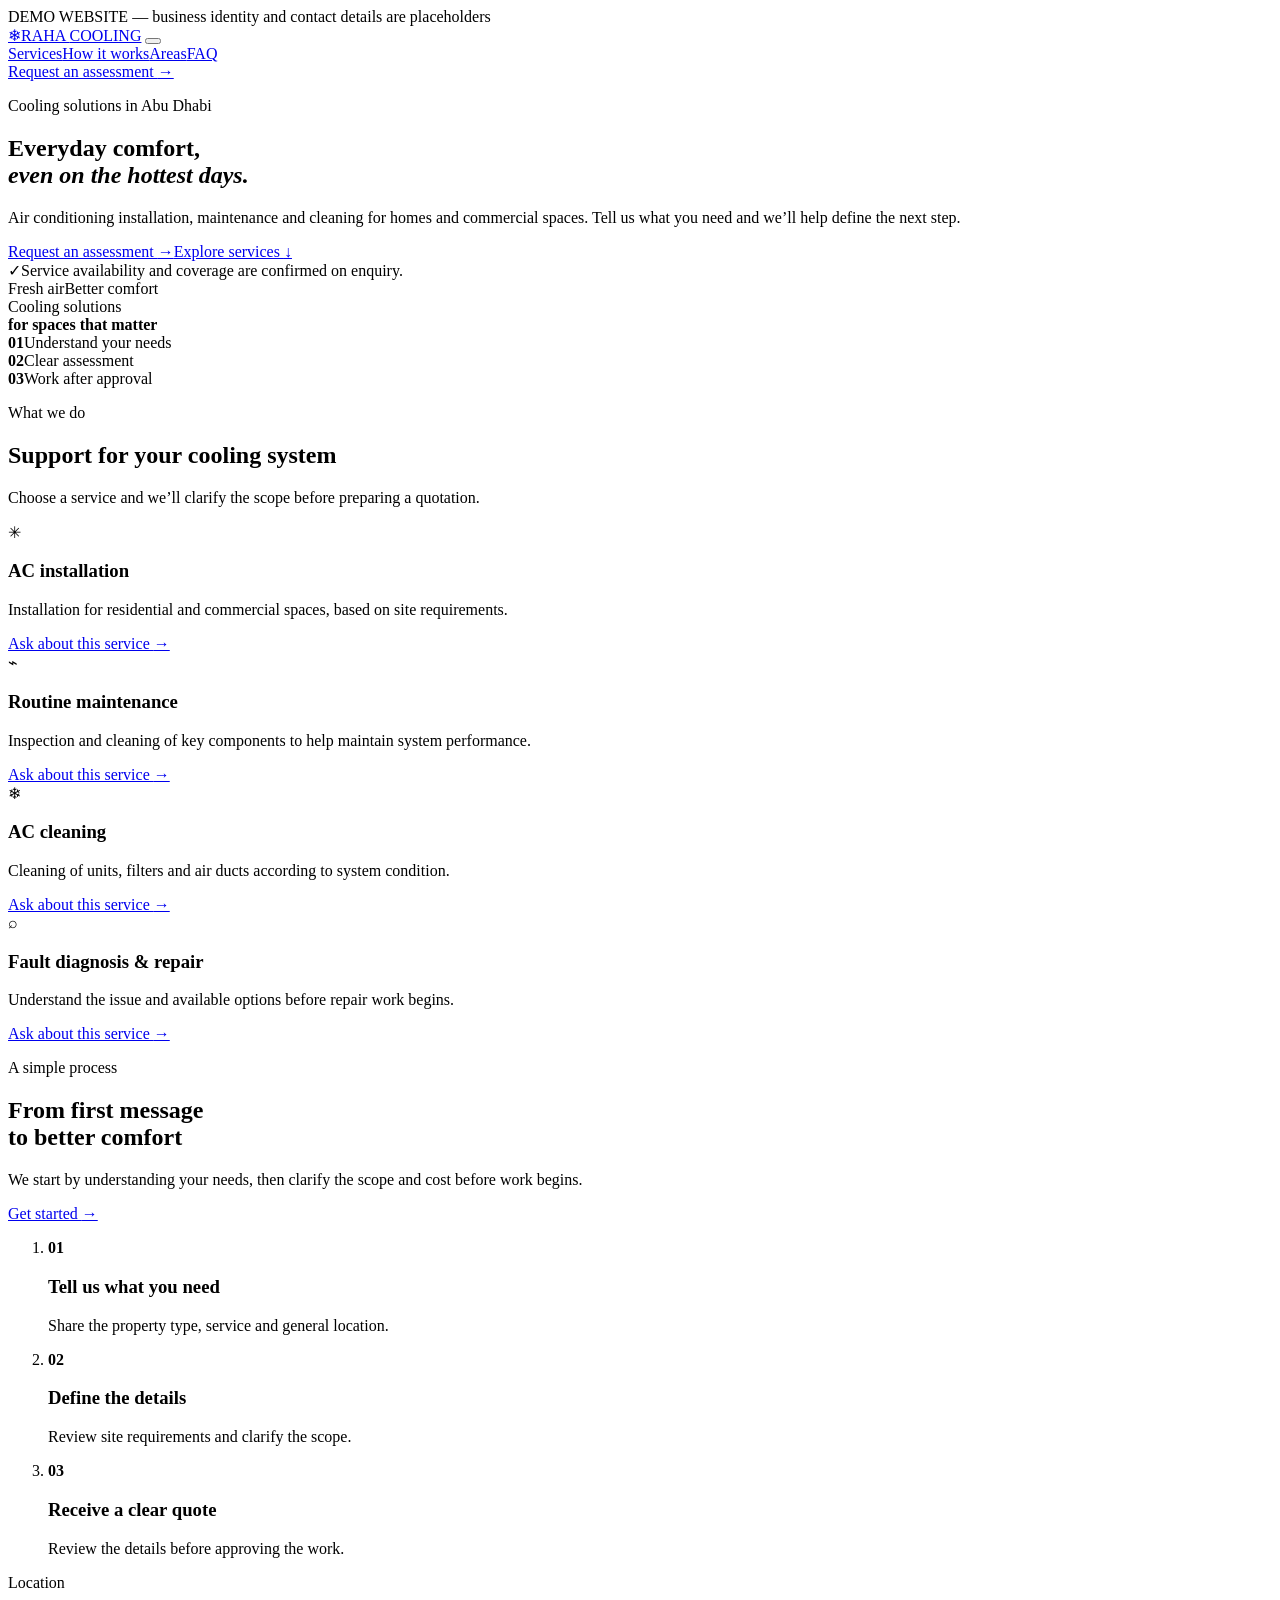
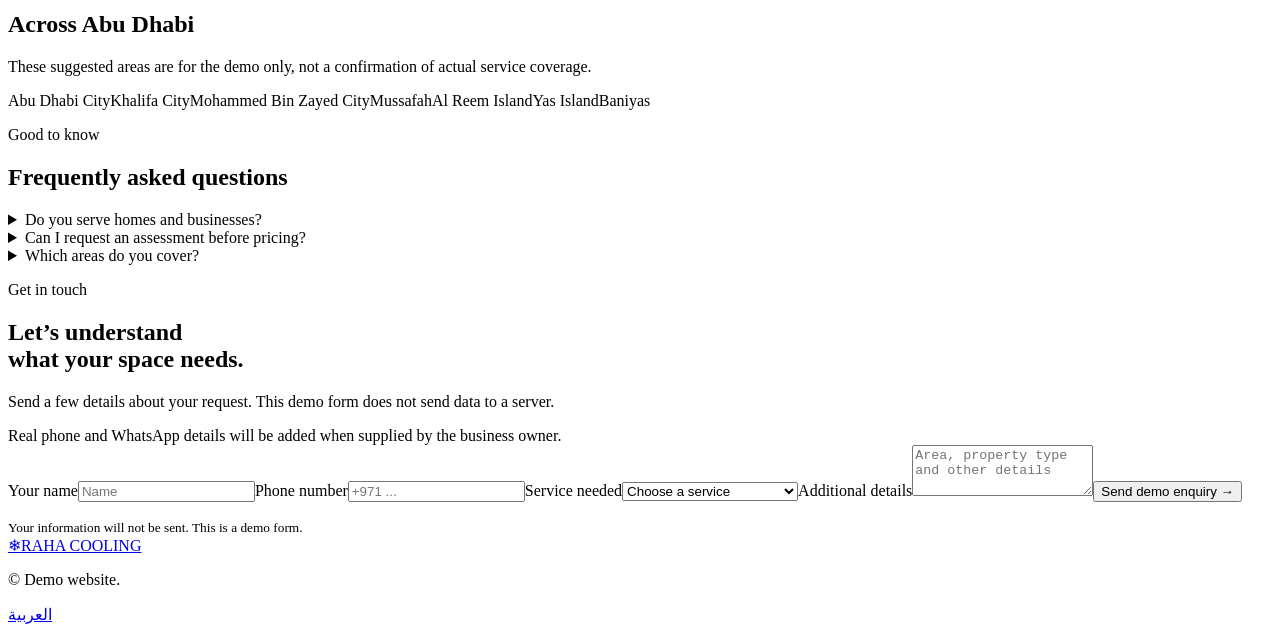
==== projects/abu-dhabi-ac/site/en/index.html @ 017747c1 "Build English LTR homepage for Abu Dhabi AC demo" ====
<!doctype html>
<html lang="en" dir="ltr">
<head>
  <meta charset="utf-8">
  <meta name="viewport" content="width=device-width, initial-scale=1">
  <meta name="description" content="Demonstration website for air conditioning installation, maintenance and cleaning in Abu Dhabi. Business details must be verified before launch.">
  <meta name="theme-color" content="#102a43">
  <title>Raha Cooling | AC Services in Abu Dhabi</title>
  <link rel="preconnect" href="https://fonts.googleapis.com">
  <link rel="preconnect" href="https://fonts.gstatic.com" crossorigin>
  <link href="https://fonts.googleapis.com/css2?family=Manrope:wght@400;500;600;700;800&display=swap" rel="stylesheet">
  <link rel="stylesheet" href="../assets/css/styles.css">
  <script src="../assets/js/main.js" defer></script>
</head>
<body class="english">
  <div class="demo-banner">DEMO WEBSITE — business identity and contact details are placeholders</div>
  <header class="site-header">
    <a class="brand" href="#top"><span class="brand-mark">❄</span><span>RAHA <span class="brand-light">COOLING</span></span></a>
    <button class="menu-toggle" aria-expanded="false" aria-controls="main-nav" aria-label="Open menu"><span></span><span></span><span></span></button>
    <nav id="main-nav" class="main-nav"><a href="#services">Services</a><a href="#process">How it works</a><a href="#areas">Areas</a><a href="#faq">FAQ</a></nav>
    <a class="header-cta" href="#contact">Request an assessment <span aria-hidden="true">→</span></a>
  </header>
  <main id="top">
    <section class="hero section-wrap">
      <div class="hero-copy"><p class="eyebrow"><span></span> Cooling solutions in Abu Dhabi</p><h1>Everyday comfort,<br><em>even on the hottest days.</em></h1><p class="hero-lead">Air conditioning installation, maintenance and cleaning for homes and commercial spaces. Tell us what you need and we’ll help define the next step.</p><div class="hero-actions"><a class="button button-primary" href="#contact">Request an assessment <span>→</span></a><a class="text-link" href="#services">Explore services <span>↓</span></a></div><div class="hero-note"><span class="note-icon">✓</span><span>Service availability and coverage are confirmed on enquiry.</span></div></div>
      <div class="hero-art" role="img" aria-label="Illustration of an air conditioner with cool airflow"><div class="orbit orbit-one"></div><div class="orbit orbit-two"></div><div class="sun-disc"></div><div class="air-conditioner"><div class="ac-top"></div><div class="ac-front"><div class="ac-vent"></div><div class="ac-light"></div></div><div class="air-lines"><i></i><i></i><i></i></div></div><span class="float-tag tag-top">Fresh air</span><span class="float-tag tag-bottom">Better comfort</span><div class="art-caption">Cooling solutions<br><b>for spaces that matter</b></div></div>
    </section>
    <section class="trust-strip"><div><b>01</b><span>Understand your needs</span></div><div><b>02</b><span>Clear assessment</span></div><div><b>03</b><span>Work after approval</span></div></section>
    <section id="services" class="section-wrap content-section"><div class="section-heading"><p class="eyebrow">What we do</p><h2>Support for your cooling system</h2><p>Choose a service and we’ll clarify the scope before preparing a quotation.</p></div><div class="service-grid"><article class="service-card"><span class="service-icon">✳</span><h3>AC installation</h3><p>Installation for residential and commercial spaces, based on site requirements.</p><a href="#contact">Ask about this service <span>→</span></a></article><article class="service-card"><span class="service-icon">⌁</span><h3>Routine maintenance</h3><p>Inspection and cleaning of key components to help maintain system performance.</p><a href="#contact">Ask about this service <span>→</span></a></article><article class="service-card"><span class="service-icon">❄</span><h3>AC cleaning</h3><p>Cleaning of units, filters and air ducts according to system condition.</p><a href="#contact">Ask about this service <span>→</span></a></article><article class="service-card"><span class="service-icon">⌕</span><h3>Fault diagnosis & repair</h3><p>Understand the issue and available options before repair work begins.</p><a href="#contact">Ask about this service <span>→</span></a></article></div></section>
    <section id="process" class="process-section"><div class="section-wrap process-layout"><div><p class="eyebrow">A simple process</p><h2>From first message<br>to better comfort</h2><p class="muted">We start by understanding your needs, then clarify the scope and cost before work begins.</p><a class="button button-light" href="#contact">Get started <span>→</span></a></div><ol class="steps"><li><b>01</b><div><h3>Tell us what you need</h3><p>Share the property type, service and general location.</p></div></li><li><b>02</b><div><h3>Define the details</h3><p>Review site requirements and clarify the scope.</p></div></li><li><b>03</b><div><h3>Receive a clear quote</h3><p>Review the details before approving the work.</p></div></li></ol></div></section>
    <section id="areas" class="section-wrap areas-section"><div class="section-heading"><p class="eyebrow">Location</p><h2>Across Abu Dhabi</h2><p>These suggested areas are for the demo only, not a confirmation of actual service coverage.</p></div><div class="area-chips"><span>Abu Dhabi City</span><span>Khalifa City</span><span>Mohammed Bin Zayed City</span><span>Mussafah</span><span>Al Reem Island</span><span>Yas Island</span><span>Baniyas</span></div></section>
    <section id="faq" class="section-wrap faq-section"><div class="section-heading"><p class="eyebrow">Good to know</p><h2>Frequently asked questions</h2></div><div class="faq-list"><details><summary>Do you serve homes and businesses?</summary><p>This demo presents both residential and commercial services. The actual provider must confirm its service categories.</p></details><details><summary>Can I request an assessment before pricing?</summary><p>Use the enquiry form to describe your needs. The real provider determines its assessment and quotation process.</p></details><details><summary>Which areas do you cover?</summary><p>The locations shown are preliminary examples and must be replaced with the provider’s confirmed service area.</p></details></div></section>
    <section id="contact" class="contact-section"><div class="section-wrap contact-layout"><div><p class="eyebrow">Get in touch</p><h2>Let’s understand<br>what your space needs.</h2><p>Send a few details about your request. This demo form does not send data to a server.</p><div class="contact-placeholder">Real phone and WhatsApp details will be added when supplied by the business owner.</div></div><form id="request-form" class="request-form"><label>Your name<input name="name" autocomplete="name" required placeholder="Name"></label><label>Phone number<input name="phone" autocomplete="tel" inputmode="tel" required placeholder="+971 ..."></label><label>Service needed<select name="service" required><option value="">Choose a service</option><option>AC installation</option><option>Routine maintenance</option><option>AC cleaning</option><option>Fault diagnosis and repair</option></select></label><label>Additional details<textarea name="message" rows="3" placeholder="Area, property type and other details"></textarea></label><button class="button button-primary" type="submit">Send demo enquiry <span>→</span></button><p class="form-message" aria-live="polite"></p><small>Your information will not be sent. This is a demo form.</small></form></div></section>
  </main>
  <footer class="site-footer"><a class="brand" href="#top"><span class="brand-mark">❄</span><span>RAHA COOLING</span></a><p>© <span id="year"></span> Demo website.</p><a href="../">العربية</a></footer>
</body>
</html>
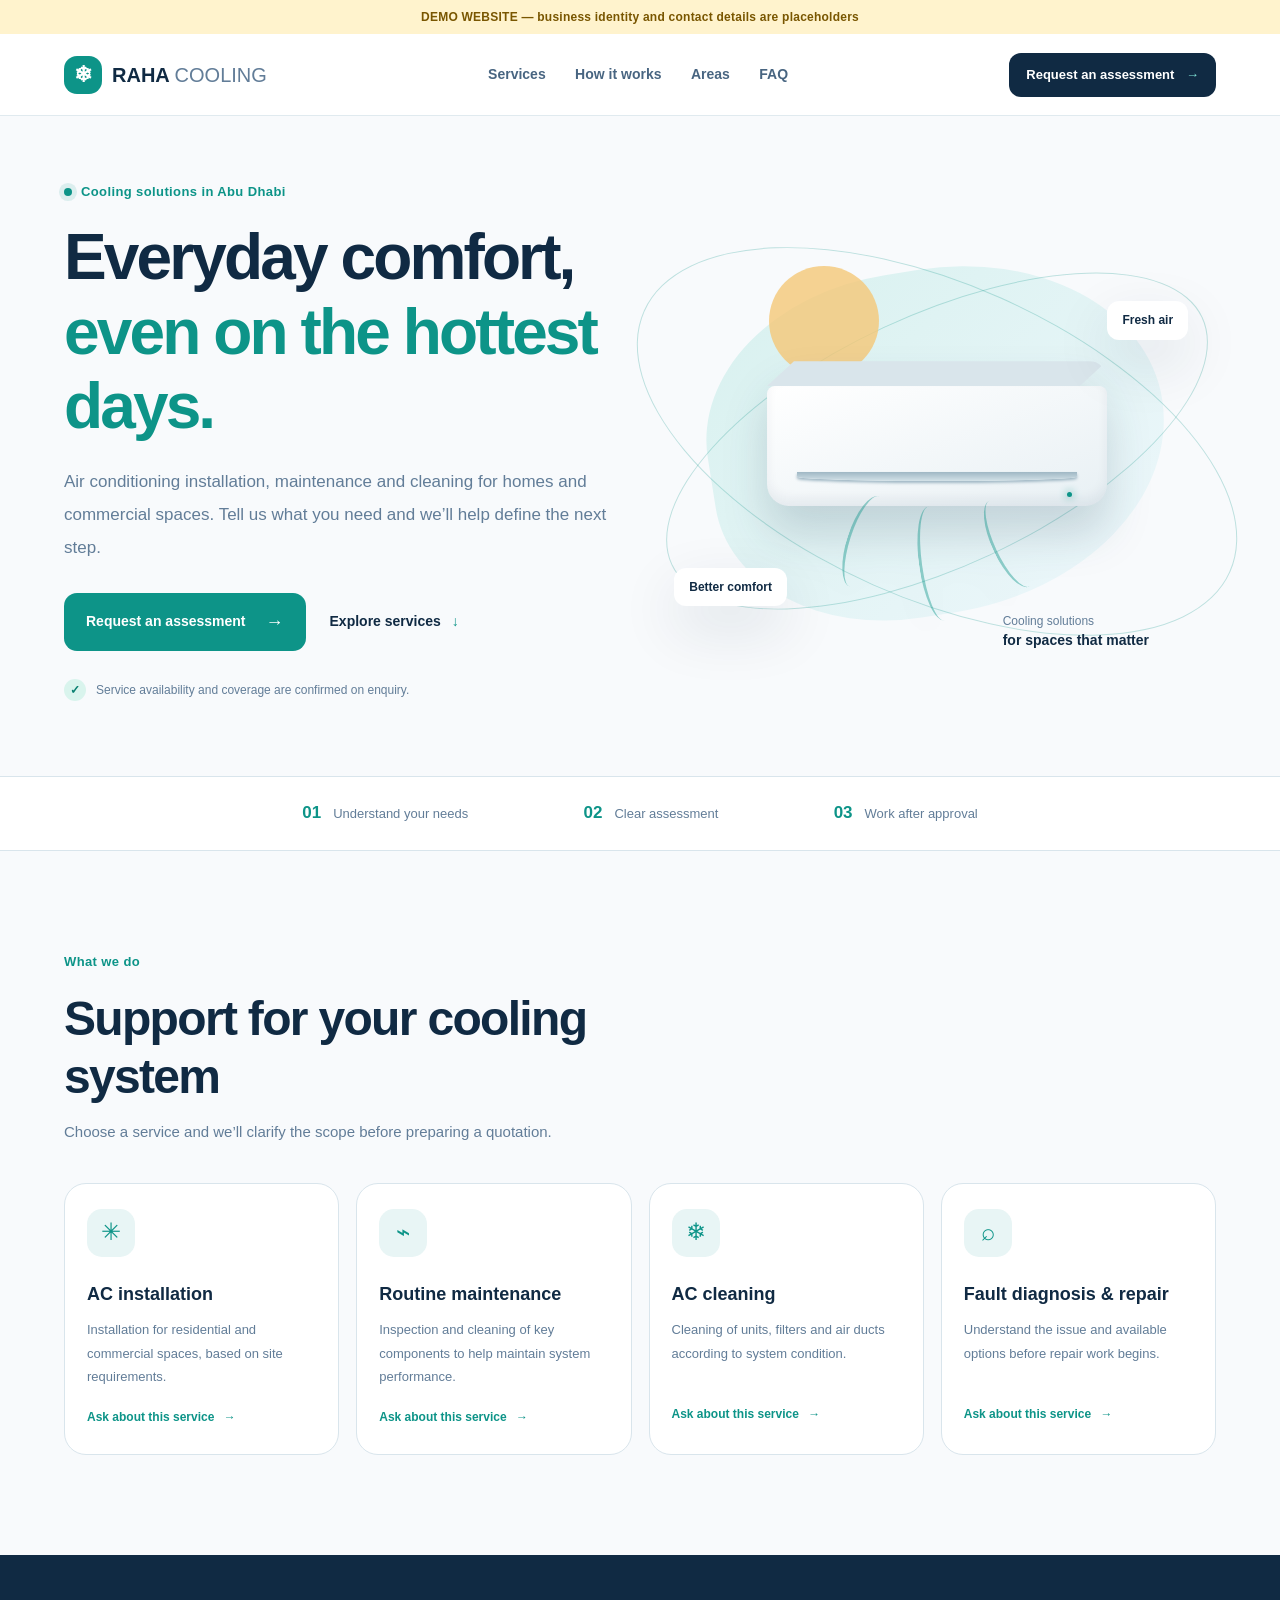
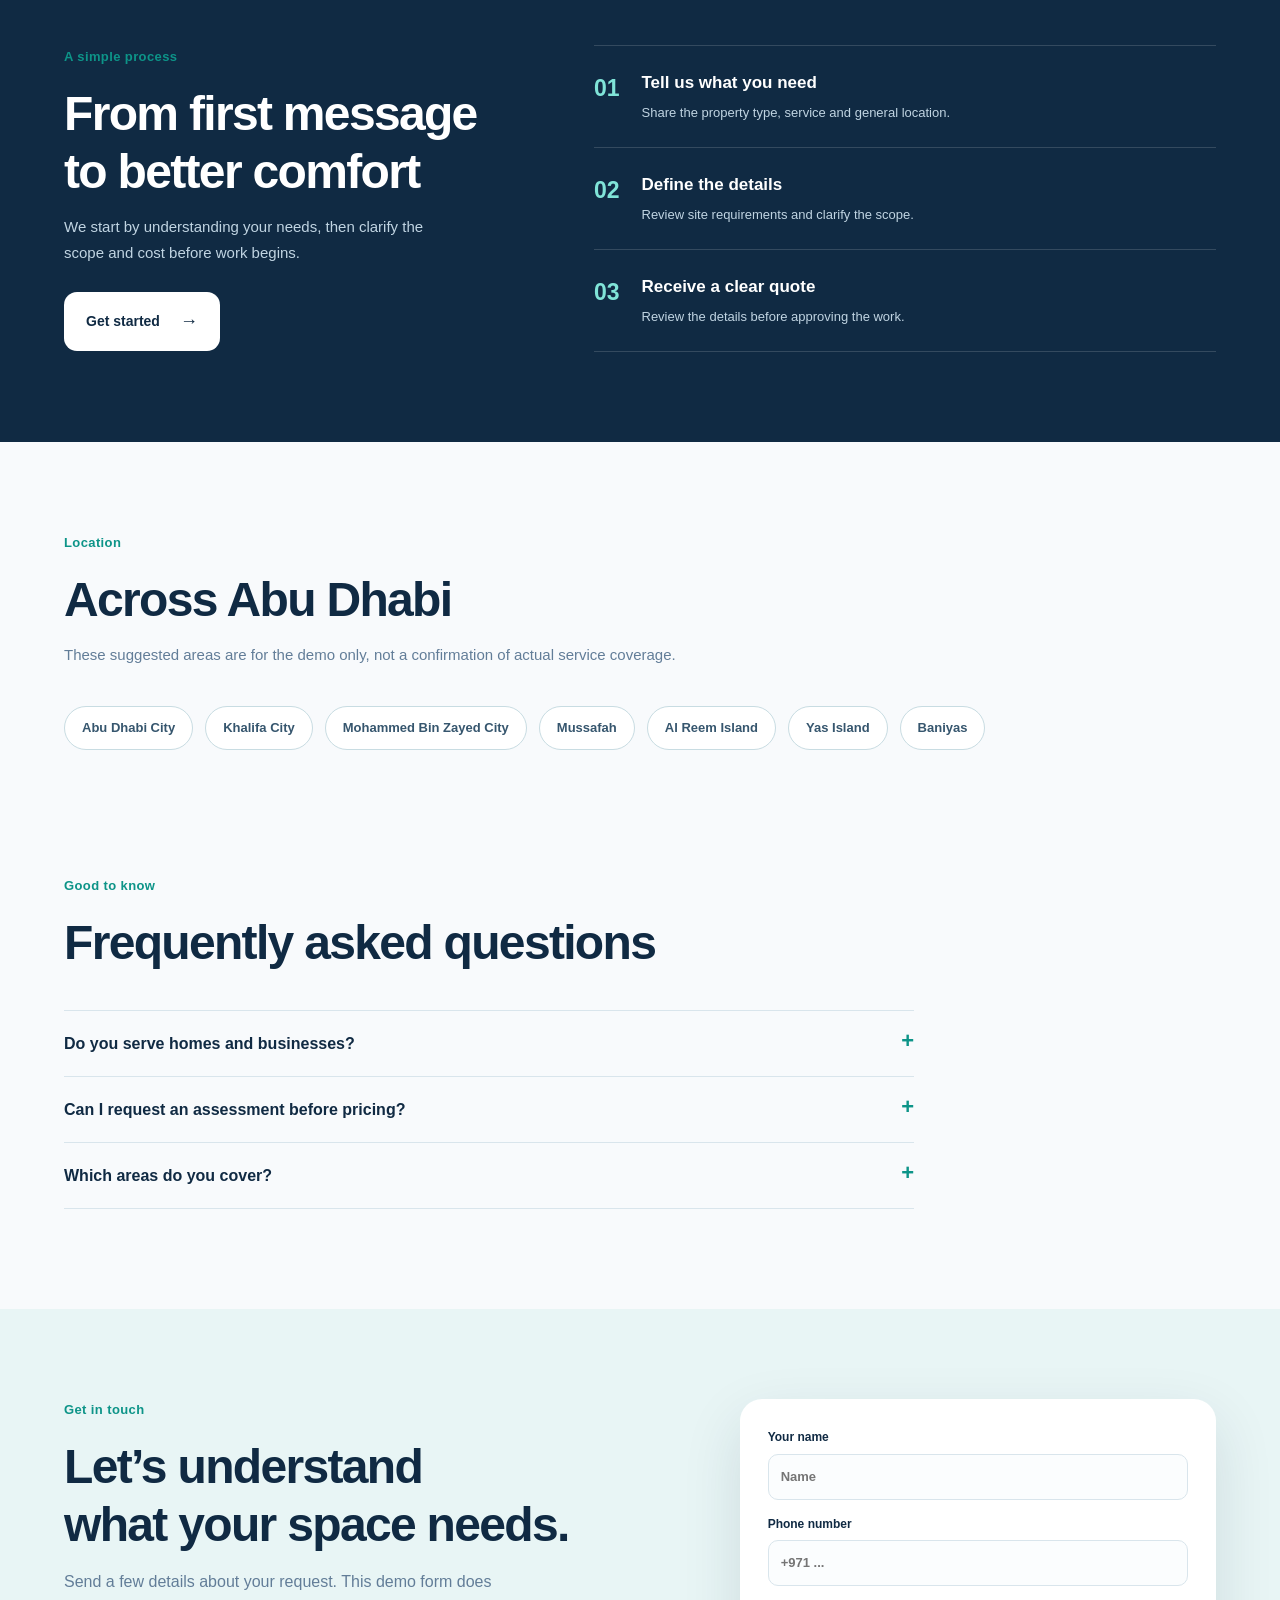
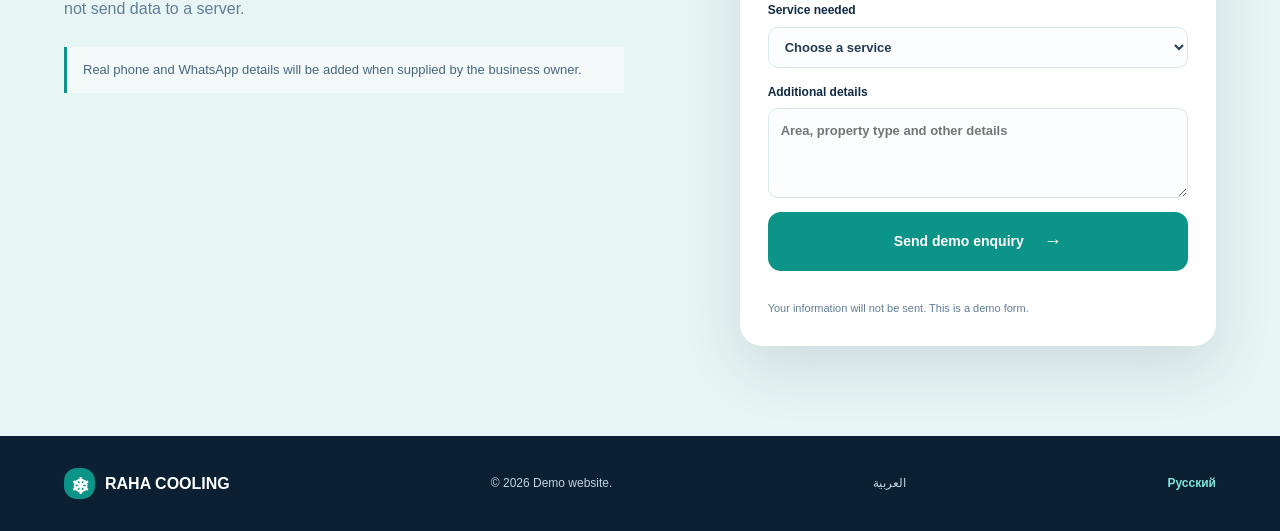
==== commit d42419c4: "Add Russian language navigation and typography" ====
--- a/projects/abu-dhabi-ac/site/en/index.html
+++ b/projects/abu-dhabi-ac/site/en/index.html
@@ -32,6 +32,6 @@
     <section id="faq" class="section-wrap faq-section"><div class="section-heading"><p class="eyebrow">Good to know</p><h2>Frequently asked questions</h2></div><div class="faq-list"><details><summary>Do you serve homes and businesses?</summary><p>This demo presents both residential and commercial services. The actual provider must confirm its service categories.</p></details><details><summary>Can I request an assessment before pricing?</summary><p>Use the enquiry form to describe your needs. The real provider determines its assessment and quotation process.</p></details><details><summary>Which areas do you cover?</summary><p>The locations shown are preliminary examples and must be replaced with the provider’s confirmed service area.</p></details></div></section>
     <section id="contact" class="contact-section"><div class="section-wrap contact-layout"><div><p class="eyebrow">Get in touch</p><h2>Let’s understand<br>what your space needs.</h2><p>Send a few details about your request. This demo form does not send data to a server.</p><div class="contact-placeholder">Real phone and WhatsApp details will be added when supplied by the business owner.</div></div><form id="request-form" class="request-form"><label>Your name<input name="name" autocomplete="name" required placeholder="Name"></label><label>Phone number<input name="phone" autocomplete="tel" inputmode="tel" required placeholder="+971 ..."></label><label>Service needed<select name="service" required><option value="">Choose a service</option><option>AC installation</option><option>Routine maintenance</option><option>AC cleaning</option><option>Fault diagnosis and repair</option></select></label><label>Additional details<textarea name="message" rows="3" placeholder="Area, property type and other details"></textarea></label><button class="button button-primary" type="submit">Send demo enquiry <span>→</span></button><p class="form-message" aria-live="polite"></p><small>Your information will not be sent. This is a demo form.</small></form></div></section>
   </main>
-  <footer class="site-footer"><a class="brand" href="#top"><span class="brand-mark">❄</span><span>RAHA COOLING</span></a><p>© <span id="year"></span> Demo website.</p><a href="../">العربية</a></footer>
+  <footer class="site-footer"><a class="brand" href="#top"><span class="brand-mark">❄</span><span>RAHA COOLING</span></a><p>© <span id="year"></span> Demo website.</p><a href="../">العربية</a><a href="../ru/">Русский</a></footer>
 </body>
 </html>
--- a/projects/abu-dhabi-ac/site/assets/css/styles.css
+++ b/projects/abu-dhabi-ac/site/assets/css/styles.css
@@ -0,0 +1,107 @@
+:root{--navy:#102a43;--navy-2:#173f5f;--teal:#0d9488;--ice:#e8f5f5;--paper:#f8fafc;--ink:#243b53;--muted:#627d98;--line:#d9e5ec;--white:#fff;--radius:22px;--shadow:0 22px 60px rgba(16,42,67,.12)}
+*{box-sizing:border-box}
+html{scroll-behavior:smooth;scroll-padding-top:90px}
+body{margin:0;background:var(--paper);color:var(--ink);font-family:"Tajawal",Arial,sans-serif;line-height:1.7}
+body.english{font-family:"Manrope",Arial,sans-serif}
+a{color:inherit;text-decoration:none}
+button,input,select,textarea{font:inherit}
+.demo-banner{background:#fff3cd;color:#795600;text-align:center;padding:7px 16px;font-size:12px;font-weight:700;letter-spacing:.02em}
+.site-header{height:82px;padding:0 max(5vw,24px);display:flex;align-items:center;justify-content:space-between;gap:26px;background:rgba(255,255,255,.94);border-bottom:1px solid rgba(217,229,236,.8);position:sticky;top:0;z-index:20;backdrop-filter:blur(14px)}
+.brand{display:flex;align-items:center;gap:10px;font-size:20px;font-weight:800;color:var(--navy);white-space:nowrap}
+.brand-mark{display:grid;place-items:center;width:38px;height:38px;border-radius:13px;background:var(--teal);color:white;font-size:22px}
+.brand-light{font-weight:500;color:var(--muted)}
+.main-nav{display:flex;align-items:center;gap:clamp(15px,2.3vw,34px);font-size:14px;font-weight:700;color:#486581}
+.main-nav a:hover,.text-link:hover{color:var(--teal)}
+.header-cta{padding:11px 17px;border-radius:12px;background:var(--navy);color:white;font-size:13px;font-weight:700;white-space:nowrap}
+.header-cta span{margin-inline-start:8px;color:#80e4d8}
+.menu-toggle{display:none;border:0;background:none;padding:8px}
+.menu-toggle span{display:block;width:24px;height:2px;background:var(--navy);margin:5px}
+.section-wrap{width:min(1160px,90%);margin-inline:auto}
+.hero{min-height:590px;display:grid;grid-template-columns:1fr 1fr;align-items:center;gap:35px;padding-block:65px 75px}
+.hero-copy{position:relative;z-index:1}
+.eyebrow{display:flex;align-items:center;gap:9px;color:var(--teal);font-size:13px;font-weight:800;letter-spacing:.03em;margin:0 0 17px}
+.eyebrow>span{width:8px;height:8px;background:var(--teal);border-radius:50%;box-shadow:0 0 0 5px rgba(13,148,136,.12)}
+h1,h2,h3,p{margin-top:0}
+h1{font-size:clamp(42px,5vw,68px);line-height:1.16;letter-spacing:-.045em;color:var(--navy);margin-bottom:22px;font-weight:800}
+h1 em{font-style:normal;color:var(--teal)}
+.hero-lead{font-size:17px;line-height:1.95;color:var(--muted);max-width:570px;margin-bottom:28px}
+.hero-actions{display:flex;align-items:center;gap:24px;flex-wrap:wrap}
+.button{display:inline-flex;justify-content:center;align-items:center;gap:20px;padding:14px 22px;border:0;border-radius:13px;font-size:14px;font-weight:800;cursor:pointer;transition:transform .2s,box-shadow .2s}
+.button:hover{transform:translateY(-2px);box-shadow:0 12px 24px rgba(13,148,136,.2)}
+.button-primary{background:var(--teal);color:white}
+.button span{font-size:18px}
+.text-link{font-size:14px;font-weight:800;color:var(--navy)}
+.text-link span{margin-inline-start:7px;color:var(--teal)}
+.hero-note{display:flex;align-items:center;gap:10px;color:var(--muted);font-size:12px;margin-top:28px}
+.note-icon{display:grid;place-items:center;width:22px;height:22px;border-radius:50%;background:#d9f4ed;color:#087f70;font-weight:800}
+.hero-art{height:420px;position:relative;display:grid;place-items:center;isolation:isolate}
+.hero-art:before{content:"";position:absolute;width:82%;height:82%;border-radius:48% 52% 56% 44%;background:linear-gradient(145deg,#d8f1ef,#edf7fb);transform:rotate(-9deg);z-index:-2}
+.orbit{position:absolute;border:1px solid rgba(13,148,136,.25);border-radius:50%;transform:rotate(-25deg)}
+.orbit-one{width:105%;height:60%}.orbit-two{width:115%;height:75%;transform:rotate(24deg)}
+.sun-disc{position:absolute;width:110px;height:110px;border-radius:50%;background:#f5c978;top:35px;inset-inline-start:20%;opacity:.8}
+.air-conditioner{width:min(340px,78%);height:160px;position:relative;z-index:2;filter:drop-shadow(0 28px 22px rgba(16,42,67,.16))}
+.ac-top{height:25px;background:#d9e5eb;clip-path:polygon(8% 0,100% 0,92% 100%,0 100%);border-radius:18px 18px 0 0}
+.ac-front{height:120px;background:linear-gradient(160deg,#fff,#e8f0f4);border-radius:8px 8px 22px 22px;box-shadow:inset 0 -7px 12px rgba(16,42,67,.06);position:relative;padding:0 28px}
+.ac-vent{height:9px;position:absolute;bottom:25px;inset-inline:30px;border-radius:0 0 50% 50%;background:linear-gradient(#9fb7c4,#d3e2e8);box-shadow:0 2px 3px #9fb7c4}
+.ac-light{position:absolute;bottom:9px;inset-inline-end:35px;width:5px;height:5px;border-radius:50%;background:var(--teal);box-shadow:0 0 9px var(--teal)}
+.air-lines{position:absolute;bottom:-100px;inset-inline:18%;display:flex;justify-content:space-around}
+.air-lines i{display:block;width:35px;height:95px;border-inline-start:3px solid rgba(13,148,136,.42);border-radius:50%;transform:rotate(18deg)}
+.air-lines i:nth-child(2){height:115px;transform:rotate(-8deg);margin-top:12px}.air-lines i:nth-child(3){transform:rotate(-25deg);margin-top:2px}
+.float-tag{position:absolute;padding:9px 15px;border-radius:12px;background:white;box-shadow:var(--shadow);font-size:12px;font-weight:800;color:var(--navy);z-index:3}
+.tag-top{top:70px;inset-inline-end:5%}.tag-bottom{bottom:45px;inset-inline-start:3%}
+.art-caption{position:absolute;bottom:0;inset-inline-end:12%;font-size:12px;color:var(--muted);line-height:1.5}.art-caption b{color:var(--navy);font-size:14px}
+.trust-strip{background:white;border-block:1px solid var(--line);display:flex;justify-content:center;gap:clamp(35px,9vw,140px);padding:22px 5%;color:var(--muted);font-size:13px}
+.trust-strip div{display:flex;align-items:center;gap:12px}.trust-strip b{font-size:17px;color:var(--teal)}
+.content-section,.areas-section,.faq-section{padding-block:100px}
+.section-heading{max-width:650px;margin-bottom:38px}
+.section-heading h2,.process-layout h2,.contact-layout h2{font-size:clamp(32px,4vw,48px);line-height:1.2;letter-spacing:-.035em;color:var(--navy);margin-bottom:14px}
+.section-heading>p:last-child,.muted{color:var(--muted);font-size:15px}
+.service-grid{display:grid;grid-template-columns:repeat(4,1fr);gap:17px}
+.service-card{background:white;border:1px solid var(--line);border-radius:var(--radius);padding:25px 22px;min-height:245px;transition:transform .2s,box-shadow .2s}
+.service-card:hover{transform:translateY(-5px);box-shadow:var(--shadow)}
+.service-icon{display:grid;place-items:center;width:48px;height:48px;border-radius:15px;background:var(--ice);color:var(--teal);font-size:24px;margin-bottom:22px}
+.service-card h3{font-size:18px;color:var(--navy);margin-bottom:9px}
+.service-card p{font-size:13px;line-height:1.8;color:var(--muted);min-height:68px}
+.service-card>a{font-size:12px;font-weight:800;color:var(--teal)}
+.service-card>a span{margin-inline-start:6px}
+.process-section{background:var(--navy);color:white;padding-block:90px}
+.process-layout{display:grid;grid-template-columns:.8fr 1.2fr;gap:10%;align-items:center}
+.process-layout h2{color:white}
+.process-layout .muted{color:#c0d4e2;max-width:370px;margin-bottom:27px}
+.button-light{background:white;color:var(--navy)}
+.steps{list-style:none;margin:0;padding:0;display:grid;gap:0}
+.steps li{display:flex;align-items:flex-start;gap:22px;padding:23px 0;border-bottom:1px solid rgba(255,255,255,.15)}
+.steps li:first-child{border-top:1px solid rgba(255,255,255,.15)}
+.steps li>b{font-size:23px;color:#80e4d8}
+.steps h3{font-size:17px;margin-bottom:4px}.steps p{font-size:13px;color:#c0d4e2;margin:0}
+.areas-section{padding-block:90px}
+.area-chips{display:flex;gap:12px;flex-wrap:wrap}
+.area-chips span{border:1px solid #c8dce2;background:white;border-radius:999px;padding:10px 17px;color:#36566e;font-size:13px;font-weight:700}
+.faq-section{padding-top:35px}
+.faq-list{max-width:850px;border-top:1px solid var(--line)}
+.faq-list details{border-bottom:1px solid var(--line);padding:19px 0}
+.faq-list summary{cursor:pointer;font-weight:800;color:var(--navy);list-style:none;display:flex;justify-content:space-between;gap:20px}
+.faq-list summary:after{content:"+";color:var(--teal);font-size:22px;line-height:1}
+.faq-list details[open] summary:after{content:"−"}
+.faq-list details p{color:var(--muted);font-size:14px;margin:13px 0 0}
+.contact-section{background:var(--ice);padding-block:90px}
+.contact-layout{display:grid;grid-template-columns:1fr .85fr;gap:10%;align-items:start}
+.contact-layout>div>p:not(.eyebrow){color:var(--muted);max-width:440px}
+.contact-placeholder{border-inline-start:3px solid var(--teal);padding:12px 16px;background:rgba(255,255,255,.55);font-size:13px;color:#486581;margin-top:25px}
+.request-form{background:white;padding:28px;border-radius:var(--radius);box-shadow:var(--shadow);display:grid;gap:14px}
+.request-form label{display:grid;gap:6px;font-size:12px;font-weight:800;color:var(--navy)}
+.request-form input,.request-form select,.request-form textarea{width:100%;border:1px solid var(--line);border-radius:10px;padding:11px 12px;background:#fbfdfe;color:var(--ink);outline:none;font-size:13px}
+.request-form input:focus,.request-form select:focus,.request-form textarea:focus{border-color:var(--teal);box-shadow:0 0 0 3px rgba(13,148,136,.12)}
+.request-form textarea{resize:vertical}
+.request-form small,.form-message{font-size:11px;color:var(--muted);margin:0}
+.form-message{color:#087f70;font-weight:800}
+.site-footer{min-height:95px;padding:22px 5%;display:flex;align-items:center;justify-content:space-between;gap:20px;background:#0b2033;color:#c0d4e2;font-size:12px}
+.site-footer .brand{color:white;font-size:16px}.site-footer .brand-mark{width:31px;height:31px}.site-footer p{margin:0}.site-footer>a:last-child{color:#80e4d8;font-weight:800}
+.english .hero-copy{grid-column:1;grid-row:1}.english .hero-art{grid-column:2;grid-row:1}
+.english .hero-art .tag-top{right:5%;left:auto}.english .hero-art .tag-bottom{left:3%;right:auto}
+.english .art-caption{right:12%;left:auto}
+.english .contact-placeholder{border-inline-start:3px solid var(--teal)}
+@media(max-width:900px){.main-nav{gap:13px;font-size:12px}.service-grid{grid-template-columns:repeat(2,1fr)}.hero{gap:10px}.hero-art{height:350px}.process-layout,.contact-layout{gap:6%}}
+@media(max-width:680px){.site-header{height:70px;padding-inline:5%;gap:12px}.brand{font-size:17px}.header-cta{font-size:11px;padding:9px 11px;margin-inline-start:auto}.menu-toggle{display:block;order:3}.main-nav{display:none;position:absolute;top:69px;inset-inline:0;background:white;padding:18px 5% 24px;border-bottom:1px solid var(--line);box-shadow:var(--shadow);flex-direction:column;align-items:stretch;gap:0}.main-nav.is-open{display:flex}.main-nav a{padding:11px 0;border-bottom:1px solid #edf2f6;font-size:14px}.hero{grid-template-columns:1fr;padding-block:55px 45px}.hero-copy{grid-row:1}.hero-art{grid-row:2;height:310px;margin-top:12px}.hero-art:before{width:75%;height:85%}.air-conditioner{transform:scale(.82)}.sun-disc{width:80px;height:80px}.tag-top{top:30px}.tag-bottom{bottom:20px}.art-caption{bottom:-4px}.trust-strip{gap:15px;justify-content:space-around;padding:16px 4%;font-size:10px}.trust-strip div{gap:6px}.trust-strip b{font-size:14px}.content-section,.areas-section,.faq-section{padding-block:65px}.section-heading{margin-bottom:27px}.service-grid{gap:11px}.service-card{padding:18px 15px;min-height:245px}.service-card h3{font-size:15px}.service-card p{font-size:12px}.process-section,.contact-section{padding-block:65px}.process-layout,.contact-layout{grid-template-columns:1fr;gap:35px}.steps li{padding:17px 0}.contact-layout h2{font-size:36px}.request-form{padding:21px}.site-footer{flex-wrap:wrap;min-height:unset}.site-footer p{order:3;width:100%}}
+@media(max-width:380px){.header-cta{display:none}.service-grid{grid-template-columns:1fr}.service-card{min-height:unset}.service-card p{min-height:unset}.hero h1{font-size:39px}}
+@media(prefers-reduced-motion:reduce){html{scroll-behavior:auto}*,*:before,*:after{transition:none!important;animation:none!important}}
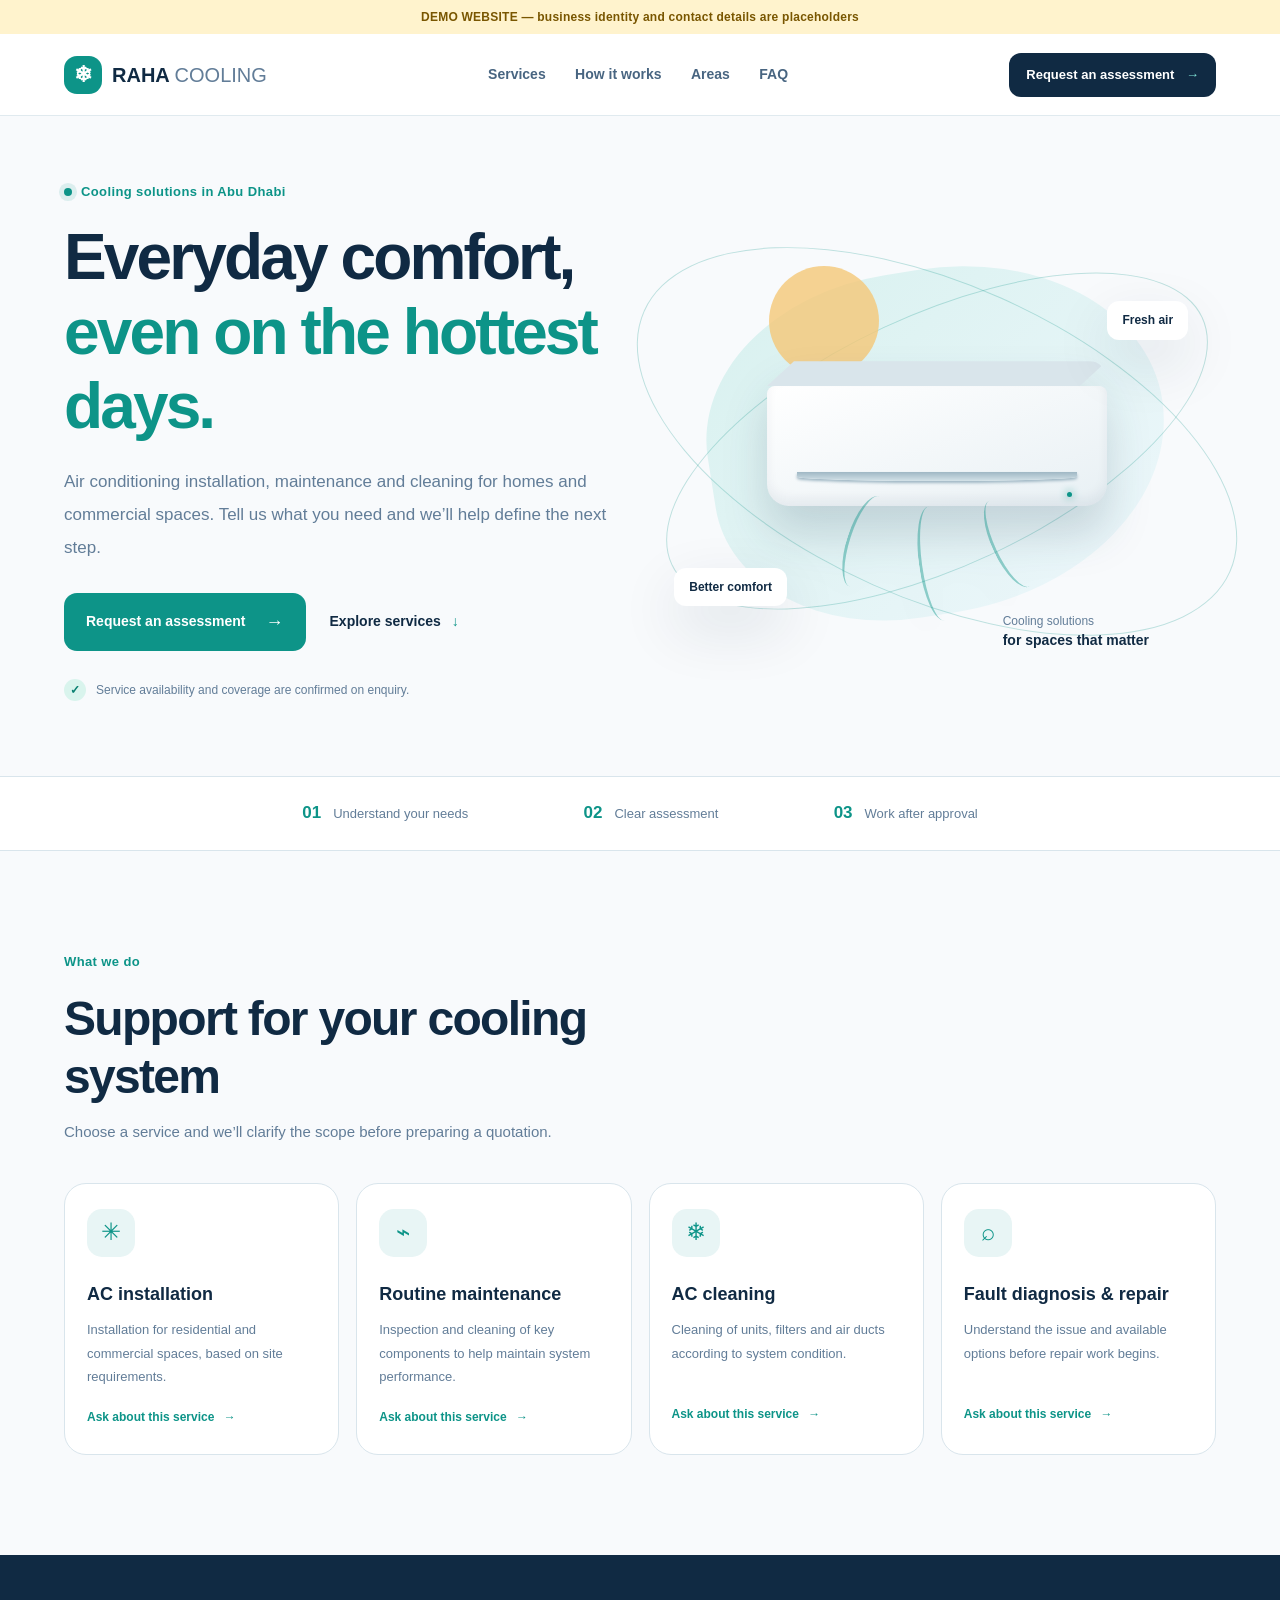
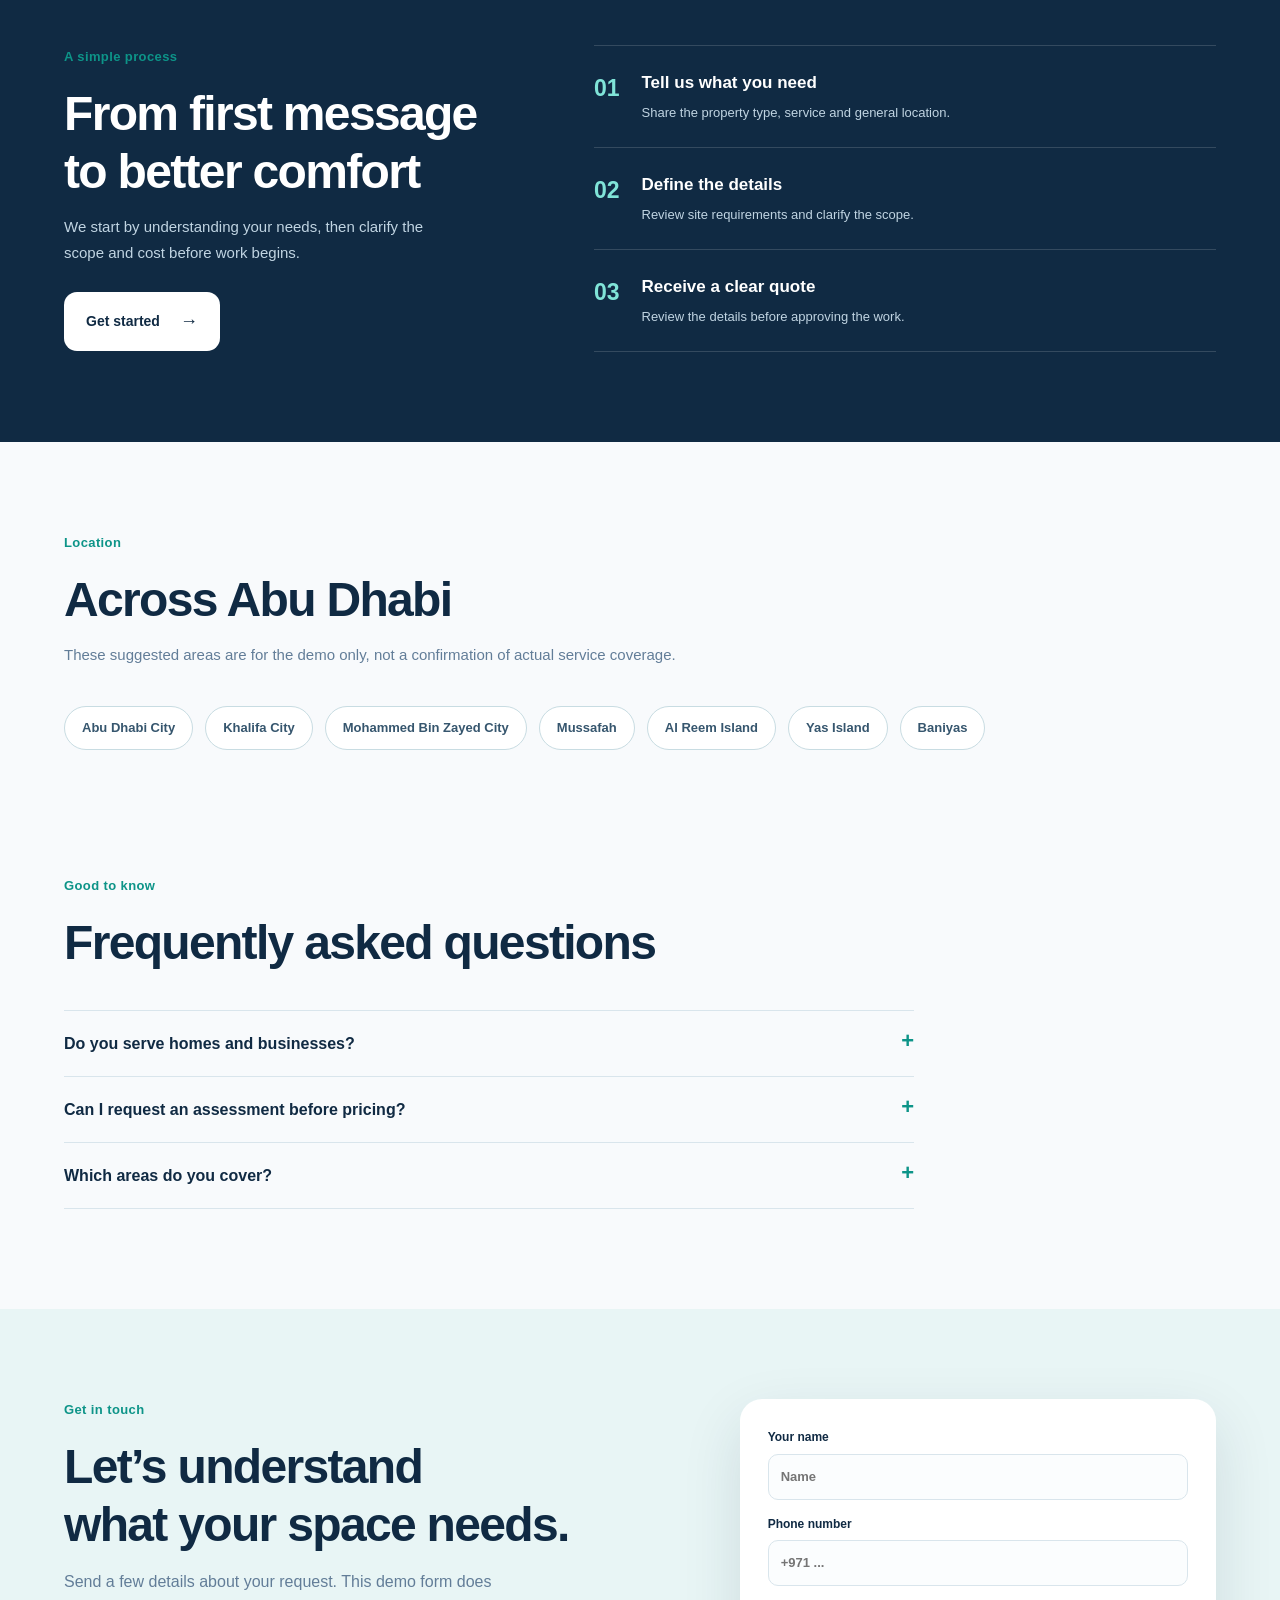
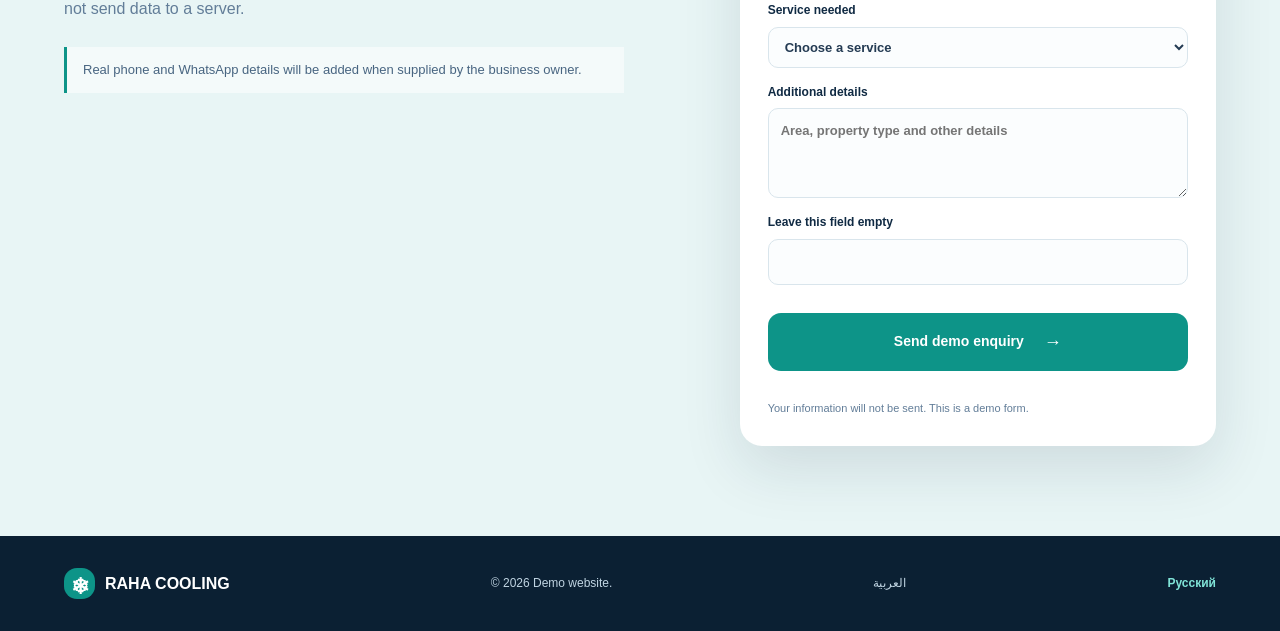
==== commit 9a52c935: "Add anti-spam fields to multilingual contact forms" ====
--- a/projects/abu-dhabi-ac/site/en/index.html
+++ b/projects/abu-dhabi-ac/site/en/index.html
@@ -10,6 +10,7 @@
   <link rel="preconnect" href="https://fonts.gstatic.com" crossorigin>
   <link href="https://fonts.googleapis.com/css2?family=Manrope:wght@400;500;600;700;800&display=swap" rel="stylesheet">
   <link rel="stylesheet" href="../assets/css/styles.css">
+  <script src="../assets/js/form-config.js" defer></script>
   <script src="../assets/js/main.js" defer></script>
 </head>
 <body class="english">
@@ -30,7 +31,7 @@
     <section id="process" class="process-section"><div class="section-wrap process-layout"><div><p class="eyebrow">A simple process</p><h2>From first message<br>to better comfort</h2><p class="muted">We start by understanding your needs, then clarify the scope and cost before work begins.</p><a class="button button-light" href="#contact">Get started <span>→</span></a></div><ol class="steps"><li><b>01</b><div><h3>Tell us what you need</h3><p>Share the property type, service and general location.</p></div></li><li><b>02</b><div><h3>Define the details</h3><p>Review site requirements and clarify the scope.</p></div></li><li><b>03</b><div><h3>Receive a clear quote</h3><p>Review the details before approving the work.</p></div></li></ol></div></section>
     <section id="areas" class="section-wrap areas-section"><div class="section-heading"><p class="eyebrow">Location</p><h2>Across Abu Dhabi</h2><p>These suggested areas are for the demo only, not a confirmation of actual service coverage.</p></div><div class="area-chips"><span>Abu Dhabi City</span><span>Khalifa City</span><span>Mohammed Bin Zayed City</span><span>Mussafah</span><span>Al Reem Island</span><span>Yas Island</span><span>Baniyas</span></div></section>
     <section id="faq" class="section-wrap faq-section"><div class="section-heading"><p class="eyebrow">Good to know</p><h2>Frequently asked questions</h2></div><div class="faq-list"><details><summary>Do you serve homes and businesses?</summary><p>This demo presents both residential and commercial services. The actual provider must confirm its service categories.</p></details><details><summary>Can I request an assessment before pricing?</summary><p>Use the enquiry form to describe your needs. The real provider determines its assessment and quotation process.</p></details><details><summary>Which areas do you cover?</summary><p>The locations shown are preliminary examples and must be replaced with the provider’s confirmed service area.</p></details></div></section>
-    <section id="contact" class="contact-section"><div class="section-wrap contact-layout"><div><p class="eyebrow">Get in touch</p><h2>Let’s understand<br>what your space needs.</h2><p>Send a few details about your request. This demo form does not send data to a server.</p><div class="contact-placeholder">Real phone and WhatsApp details will be added when supplied by the business owner.</div></div><form id="request-form" class="request-form"><label>Your name<input name="name" autocomplete="name" required placeholder="Name"></label><label>Phone number<input name="phone" autocomplete="tel" inputmode="tel" required placeholder="+971 ..."></label><label>Service needed<select name="service" required><option value="">Choose a service</option><option>AC installation</option><option>Routine maintenance</option><option>AC cleaning</option><option>Fault diagnosis and repair</option></select></label><label>Additional details<textarea name="message" rows="3" placeholder="Area, property type and other details"></textarea></label><button class="button button-primary" type="submit">Send demo enquiry <span>→</span></button><p class="form-message" aria-live="polite"></p><small>Your information will not be sent. This is a demo form.</small></form></div></section>
+    <section id="contact" class="contact-section"><div class="section-wrap contact-layout"><div><p class="eyebrow">Get in touch</p><h2>Let’s understand<br>what your space needs.</h2><p>Send a few details about your request. This demo form does not send data to a server.</p><div class="contact-placeholder">Real phone and WhatsApp details will be added when supplied by the business owner.</div></div><form id="request-form" class="request-form"><label>Your name<input name="name" autocomplete="name" required placeholder="Name"></label><label>Phone number<input name="phone" autocomplete="tel" inputmode="tel" required placeholder="+971 ..."></label><label>Service needed<select name="service" required><option value="">Choose a service</option><option>AC installation</option><option>Routine maintenance</option><option>AC cleaning</option><option>Fault diagnosis and repair</option></select></label><label>Additional details<textarea name="message" rows="3" placeholder="Area, property type and other details"></textarea></label><div class="form-honeypot"><label>Leave this field empty<input name="website" type="text" tabindex="-1" autocomplete="off"></label></div><div class="turnstile-widget" id="turnstile-widget"></div><button class="button button-primary" type="submit">Send demo enquiry <span>→</span></button><p class="form-message" aria-live="polite"></p><small>Your information will not be sent. This is a demo form.</small></form></div></section>
   </main>
   <footer class="site-footer"><a class="brand" href="#top"><span class="brand-mark">❄</span><span>RAHA COOLING</span></a><p>© <span id="year"></span> Demo website.</p><a href="../">العربية</a><a href="../ru/">Русский</a></footer>
 </body>
--- a/projects/abu-dhabi-ac/site/assets/css/styles.css
+++ b/projects/abu-dhabi-ac/site/assets/css/styles.css
@@ -2,7 +2,7 @@
 *{box-sizing:border-box}
 html{scroll-behavior:smooth;scroll-padding-top:90px}
 body{margin:0;background:var(--paper);color:var(--ink);font-family:"Tajawal",Arial,sans-serif;line-height:1.7}
-body.english{font-family:"Manrope",Arial,sans-serif}
+body.english,body.russian{font-family:"Manrope",Arial,sans-serif}
 a{color:inherit;text-decoration:none}
 button,input,select,textarea{font:inherit}
 .demo-banner{background:#fff3cd;color:#795600;text-align:center;padding:7px 16px;font-size:12px;font-weight:700;letter-spacing:.02em}
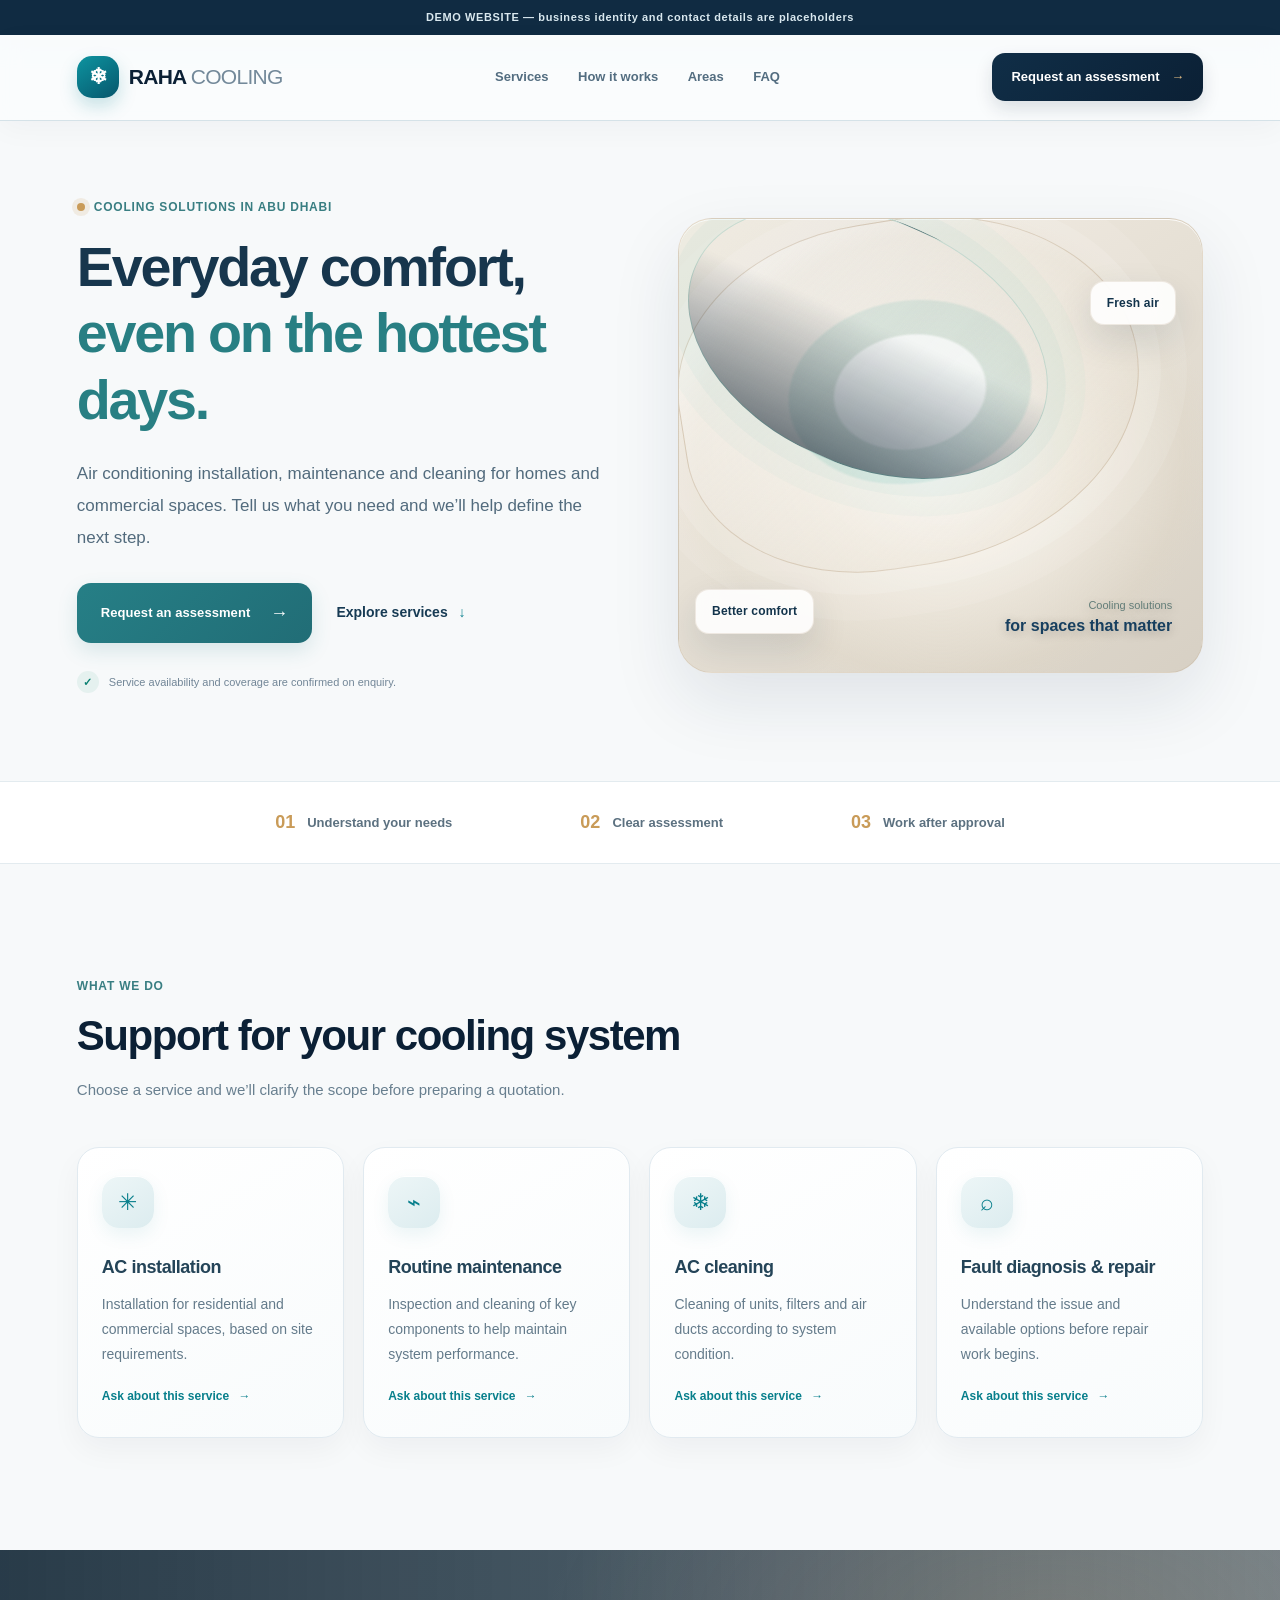
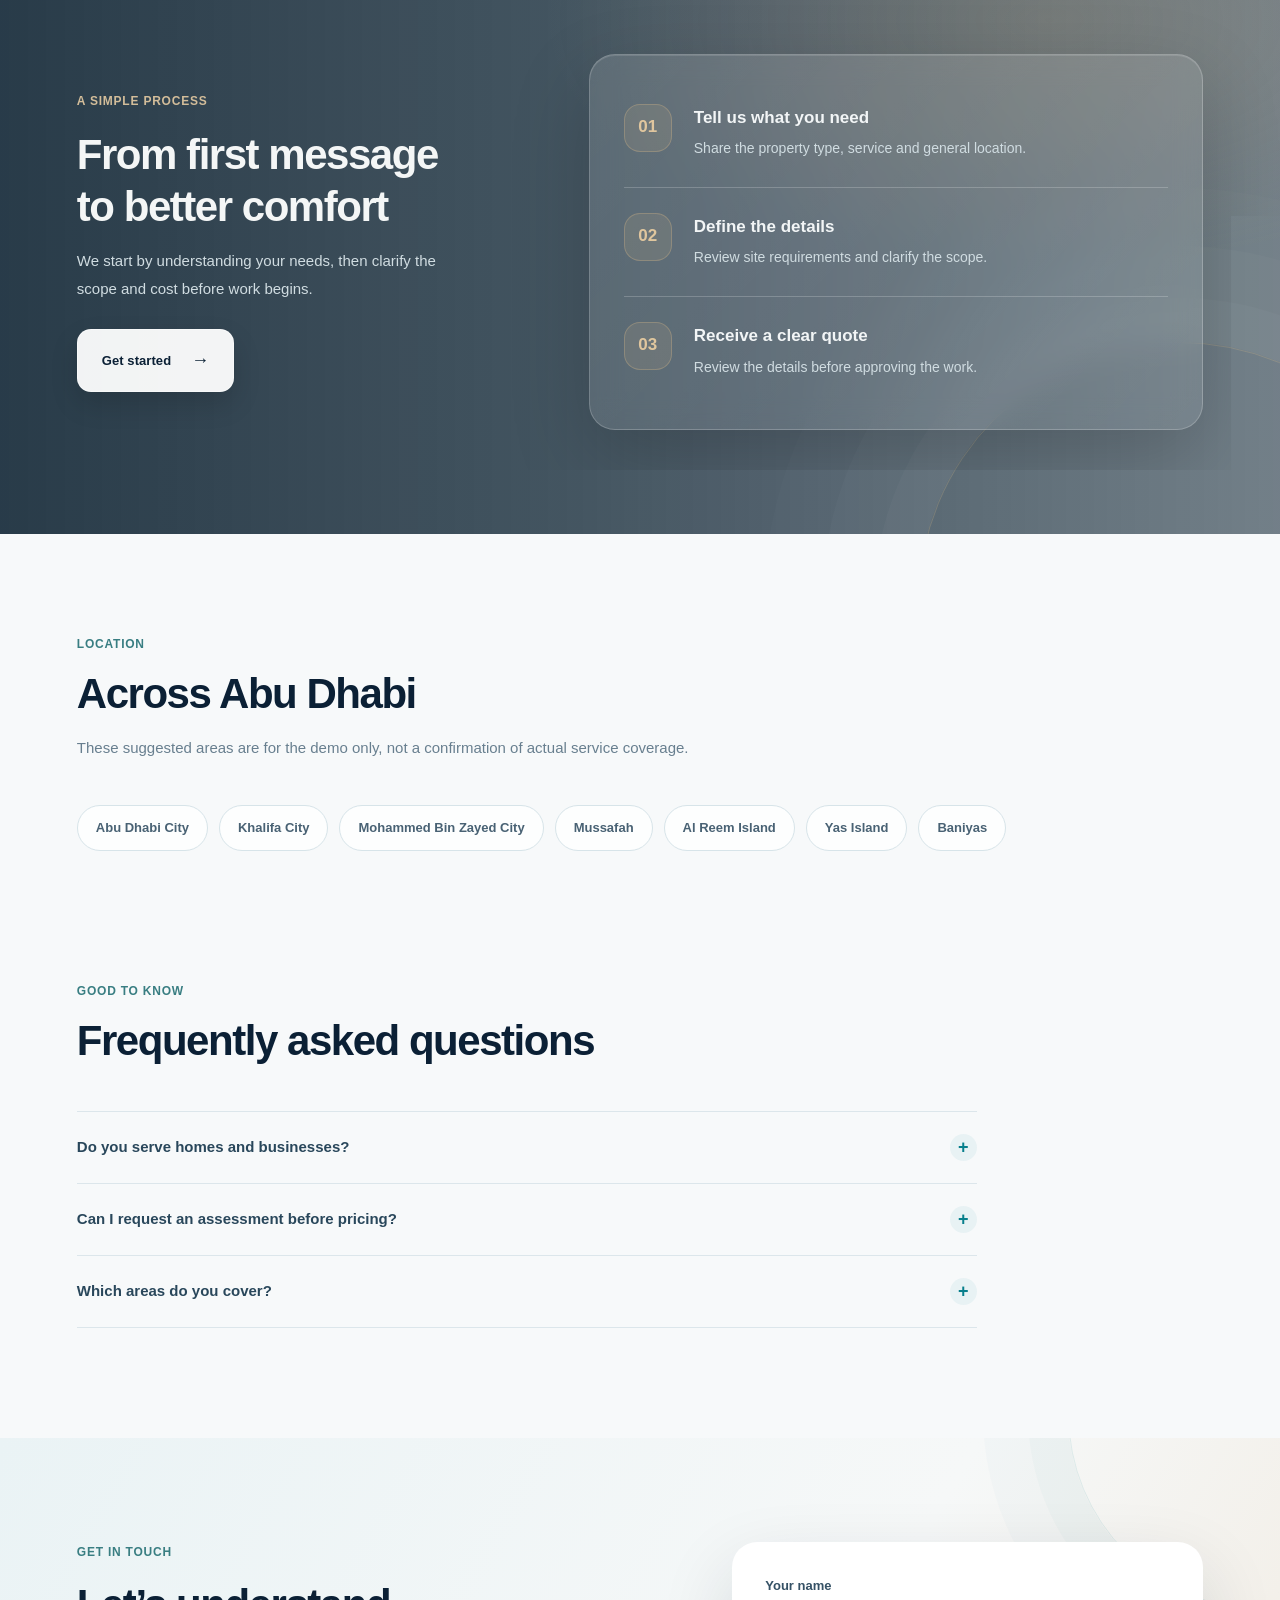
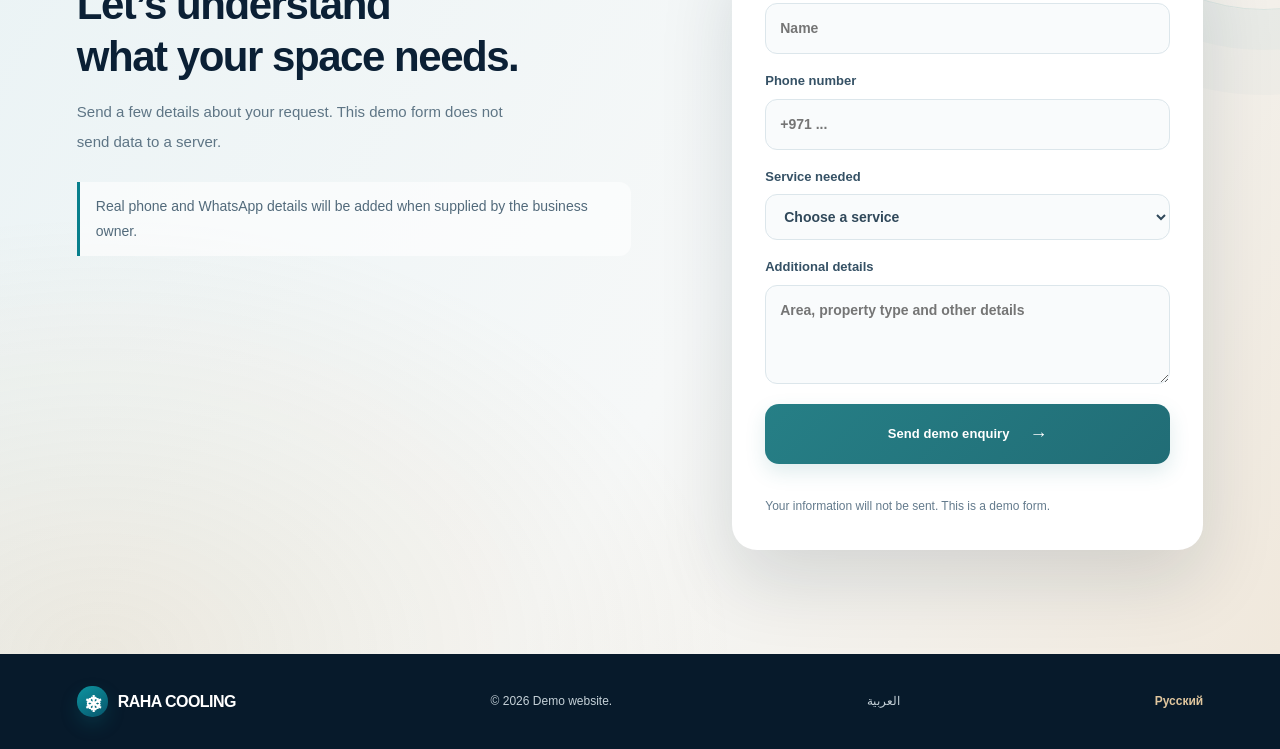
==== commit c026ae18: "Bust cached stylesheet for premium hero update" ====
--- a/projects/abu-dhabi-ac/site/en/index.html
+++ b/projects/abu-dhabi-ac/site/en/index.html
@@ -9,7 +9,7 @@
   <link rel="preconnect" href="https://fonts.googleapis.com">
   <link rel="preconnect" href="https://fonts.gstatic.com" crossorigin>
   <link href="https://fonts.googleapis.com/css2?family=Manrope:wght@400;500;600;700;800&display=swap" rel="stylesheet">
-  <link rel="stylesheet" href="../assets/css/styles.css">
+  <link rel="stylesheet" href="../assets/css/styles.css?v=0003bc9">
   <script src="../assets/js/form-config.js" defer></script>
   <script src="../assets/js/main.js" defer></script>
 </head>
--- a/projects/abu-dhabi-ac/site/assets/css/styles.css
+++ b/projects/abu-dhabi-ac/site/assets/css/styles.css
@@ -105,3 +105,368 @@
 @media(max-width:680px){.site-header{height:70px;padding-inline:5%;gap:12px}.brand{font-size:17px}.header-cta{font-size:11px;padding:9px 11px;margin-inline-start:auto}.menu-toggle{display:block;order:3}.main-nav{display:none;position:absolute;top:69px;inset-inline:0;background:white;padding:18px 5% 24px;border-bottom:1px solid var(--line);box-shadow:var(--shadow);flex-direction:column;align-items:stretch;gap:0}.main-nav.is-open{display:flex}.main-nav a{padding:11px 0;border-bottom:1px solid #edf2f6;font-size:14px}.hero{grid-template-columns:1fr;padding-block:55px 45px}.hero-copy{grid-row:1}.hero-art{grid-row:2;height:310px;margin-top:12px}.hero-art:before{width:75%;height:85%}.air-conditioner{transform:scale(.82)}.sun-disc{width:80px;height:80px}.tag-top{top:30px}.tag-bottom{bottom:20px}.art-caption{bottom:-4px}.trust-strip{gap:15px;justify-content:space-around;padding:16px 4%;font-size:10px}.trust-strip div{gap:6px}.trust-strip b{font-size:14px}.content-section,.areas-section,.faq-section{padding-block:65px}.section-heading{margin-bottom:27px}.service-grid{gap:11px}.service-card{padding:18px 15px;min-height:245px}.service-card h3{font-size:15px}.service-card p{font-size:12px}.process-section,.contact-section{padding-block:65px}.process-layout,.contact-layout{grid-template-columns:1fr;gap:35px}.steps li{padding:17px 0}.contact-layout h2{font-size:36px}.request-form{padding:21px}.site-footer{flex-wrap:wrap;min-height:unset}.site-footer p{order:3;width:100%}}
 @media(max-width:380px){.header-cta{display:none}.service-grid{grid-template-columns:1fr}.service-card{min-height:unset}.service-card p{min-height:unset}.hero h1{font-size:39px}}
 @media(prefers-reduced-motion:reduce){html{scroll-behavior:auto}*,*:before,*:after{transition:none!important;animation:none!important}}
+
+/* Anti-spam form controls */
+.form-honeypot{position:absolute!important;left:-10000px!important;top:auto!important;width:1px!important;height:1px!important;overflow:hidden!important;clip:rect(0,0,0,0)!important;white-space:nowrap!important}
+.turnstile-widget{min-height:0}
+.turnstile-widget:empty{display:none}
+.request-form button:disabled{opacity:.65;cursor:wait;transform:none}
+
+
+/* Premium visual refinement — Raha Cooling demo */
+:root{
+  --navy:#0b2035;
+  --navy-2:#123a56;
+  --teal:#087f8c;
+  --ice:#eaf4f7;
+  --paper:#f5f8fa;
+  --ink:#1d3548;
+  --muted:#647b8d;
+  --line:#dce6eb;
+  --white:#fff;
+  --gold:#c99b58;
+  --radius:24px;
+  --shadow:0 24px 70px rgba(11,32,53,.11);
+}
+body{background:linear-gradient(180deg,#f8fafb 0%,#f3f7f9 100%);color:var(--ink)}
+.demo-banner{background:#102b42;color:#d9e8ef;padding:8px 16px;font-size:11px;letter-spacing:.055em}
+.site-header{height:86px;padding-inline:max(6vw,26px);background:rgba(250,252,253,.9);border-bottom:1px solid rgba(200,216,225,.72);box-shadow:0 8px 30px rgba(11,32,53,.035)}
+.brand{font-size:21px;letter-spacing:-.035em}
+.brand-mark{width:42px;height:42px;border-radius:15px;background:linear-gradient(145deg,#0d94a0,#07566c);box-shadow:0 8px 18px rgba(8,127,140,.22)}
+.brand-light{color:#73899a}
+.main-nav{color:#536d80;font-size:13px}
+.main-nav a{position:relative;padding-block:8px}
+.main-nav a:after{content:"";position:absolute;inset-inline:0;bottom:0;height:2px;background:var(--gold);transform:scaleX(0);transform-origin:center;transition:transform .2s}
+.main-nav a:hover:after{transform:scaleX(1)}
+.main-nav a:hover,.text-link:hover{color:var(--teal)}
+.header-cta{padding:13px 19px;border-radius:13px;background:linear-gradient(135deg,#102e47,#0b2035);box-shadow:0 8px 18px rgba(11,32,53,.13);transition:transform .2s,box-shadow .2s}
+.header-cta:hover{transform:translateY(-2px);box-shadow:0 12px 25px rgba(11,32,53,.2)}
+.header-cta span{color:#e4bd83}
+.section-wrap{width:min(1200px,88%)}
+.hero{min-height:640px;gap:clamp(35px,6vw,88px);padding-block:76px 88px}
+.eyebrow{font-size:12px;letter-spacing:.09em;text-transform:uppercase;color:#087f8c}
+.eyebrow>span{background:var(--gold);box-shadow:0 0 0 5px rgba(201,155,88,.15)}
+h1{font-size:clamp(46px,5.2vw,72px);line-height:1.12;letter-spacing:-.055em;color:#0b2035;margin-bottom:25px}
+h1 em{color:#087f8c}
+.hero-lead{font-size:16px;line-height:2;color:#61798b;max-width:550px}
+.button{padding:15px 24px;border-radius:14px;font-size:13px;letter-spacing:.005em}
+.button-primary{background:linear-gradient(135deg,#0b8995,#086675);box-shadow:0 10px 24px rgba(8,127,140,.2)}
+.button-primary:hover{box-shadow:0 15px 30px rgba(8,127,140,.27)}
+.text-link{color:#173b54}
+.hero-note{font-size:11px;color:#728697}
+.note-icon{background:#e5f1ef;color:#087f70}
+.hero-art{height:455px;border-radius:46% 54% 52% 48%;background:radial-gradient(ellipse at 48% 43%,rgba(255,255,255,.92) 0 22%,rgba(225,241,244,.88) 58%,rgba(209,228,234,.62) 100%);overflow:visible}
+.hero-art:before{width:88%;height:88%;border-radius:42% 58% 53% 47%;background:linear-gradient(145deg,#e5f2f4 0%,#d8e9ee 52%,#c9dfe7 100%);box-shadow:inset 0 1px 0 rgba(255,255,255,.9),0 30px 70px rgba(20,65,87,.08)}
+.orbit{border-color:rgba(8,127,140,.2);border-style:dashed}
+.orbit-one{width:110%;height:64%}
+.orbit-two{width:120%;height:78%}
+.sun-disc{width:126px;height:126px;top:29px;background:radial-gradient(circle at 35% 30%,#f4dfbb,#d6a967);opacity:.9;box-shadow:0 14px 34px rgba(201,155,88,.2)}
+.air-conditioner{width:min(365px,78%);height:170px;filter:drop-shadow(0 32px 26px rgba(11,32,53,.2))}
+.ac-top{height:28px;background:linear-gradient(180deg,#f7fbfc,#cbd9df);clip-path:polygon(7% 0,100% 0,93% 100%,0 100%);border-radius:19px 19px 0 0}
+.ac-front{height:126px;background:linear-gradient(155deg,#fff 0%,#f2f7f9 48%,#dce8ed 100%);border-radius:9px 9px 24px 24px;box-shadow:inset 0 1px 0 #fff,inset 0 -9px 15px rgba(11,32,53,.07),0 2px 5px rgba(11,32,53,.08)}
+.ac-vent{height:10px;bottom:26px;background:linear-gradient(#8ea8b5,#d2e0e5);box-shadow:0 2px 4px rgba(11,32,53,.22)}
+.ac-light{background:#0aa5a5;box-shadow:0 0 12px #0aa5a5}
+.air-lines i{border-inline-start-color:rgba(8,127,140,.36);filter:drop-shadow(0 3px 4px rgba(8,127,140,.1))}
+.float-tag{padding:11px 16px;border:1px solid rgba(255,255,255,.9);border-radius:14px;box-shadow:0 14px 34px rgba(11,32,53,.12);font-size:11px;letter-spacing:.015em}
+.tag-top{top:62px}
+.tag-bottom{bottom:40px}
+.art-caption{font-size:11px;color:#718696}
+.art-caption b{font-size:13px;color:#173b54}
+.trust-strip{background:#fff;border-block:1px solid #e3ebef;padding:25px 5%;gap:clamp(35px,10vw,155px);font-size:12px}
+.trust-strip b{color:var(--gold);font-size:18px;font-weight:800}
+.trust-strip span{color:#506a7d;font-weight:650}
+.content-section,.areas-section,.faq-section{padding-block:112px}
+.section-heading{max-width:680px;margin-bottom:43px}
+.section-heading .eyebrow{margin-bottom:14px}
+.section-heading h2,.process-layout h2,.contact-layout h2{font-size:clamp(34px,4vw,50px);letter-spacing:-.05em;color:#0b2035}
+.section-heading>p:last-child,.muted{color:#6b8191;font-size:14px;line-height:1.9}
+.service-grid{gap:19px}
+.service-card{position:relative;overflow:hidden;background:linear-gradient(155deg,#fff 0%,#fbfdfe 100%);border:1px solid #e1eaf0;border-radius:22px;padding:28px 24px;min-height:260px;box-shadow:0 8px 24px rgba(11,32,53,.035);transition:transform .25s,border-color .25s,box-shadow .25s}
+.service-card:before{content:"";position:absolute;inset-inline:24px;top:0;height:3px;background:linear-gradient(90deg,var(--teal),var(--gold));transform:scaleX(0);transform-origin:start;transition:transform .25s}
+.service-card:hover{transform:translateY(-7px);border-color:#c9dce3;box-shadow:0 22px 42px rgba(11,32,53,.1)}
+.service-card:hover:before{transform:scaleX(1)}
+.service-icon{width:52px;height:52px;border-radius:17px;background:linear-gradient(145deg,#e8f4f5,#dcecef);color:#087f8c;font-size:23px;box-shadow:inset 0 1px 0 #fff;margin-bottom:24px}
+.service-card h3{font-size:17px;letter-spacing:-.025em;color:#12334b}
+.service-card p{font-size:12px;line-height:1.9;color:#718596;min-height:70px}
+.service-card>a{font-size:11px;color:#087f8c}
+.process-section{position:relative;overflow:hidden;background:radial-gradient(ellipse at 85% 0%,#1b526b 0%,transparent 42%),linear-gradient(120deg,#0a1f33,#123a54 72%,#0d3048);padding-block:104px}
+.process-section:after{content:"";position:absolute;width:430px;height:430px;border:1px solid rgba(255,255,255,.07);border-radius:50%;inset-inline-end:-170px;bottom:-250px;box-shadow:0 0 0 42px rgba(255,255,255,.018),0 0 0 90px rgba(255,255,255,.014);pointer-events:none}
+.process-layout{position:relative;z-index:1}
+.process-layout h2{color:#fff}
+.process-layout .muted{color:#b7cbd6}
+.steps li{padding:25px 0;border-color:rgba(255,255,255,.13)}
+.steps li>b{color:#e0b77e;font-size:21px}
+.steps h3{font-size:16px;color:#f4f8fa}
+.steps p{font-size:12px;color:#b7cbd6;line-height:1.8}
+.button-light{border:1px solid rgba(255,255,255,.35);box-shadow:0 8px 20px rgba(0,0,0,.12)}
+.areas-section{padding-block:100px}
+.area-chips{gap:11px}
+.area-chips span{background:rgba(255,255,255,.8);border-color:#d7e4e9;padding:11px 18px;color:#38566b;font-size:12px;transition:background .2s,border-color .2s,transform .2s}
+.area-chips span:hover{background:#fff;border-color:#b4cdd6;transform:translateY(-2px)}
+.faq-section{padding-top:30px;padding-bottom:110px}
+.faq-list{max-width:900px;border-color:#dce6eb}
+.faq-list details{padding:22px 0;border-color:#dce6eb}
+.faq-list summary{font-size:14px;color:#16364d}
+.faq-list summary:after{display:grid;place-items:center;width:27px;height:27px;border-radius:50%;background:#e8f2f4;color:#087f8c;font-size:18px}
+.faq-list details p{font-size:13px;line-height:1.9;color:#718596}
+.contact-section{position:relative;overflow:hidden;background:linear-gradient(125deg,#eaf3f5 0%,#f4f7f8 48%,#f1e9dc 100%);padding-block:104px}
+.contact-section:before{content:"";position:absolute;width:390px;height:390px;border:1px solid rgba(8,127,140,.1);border-radius:50%;inset-inline-end:-180px;top:-220px;box-shadow:0 0 0 40px rgba(8,127,140,.025),0 0 0 85px rgba(8,127,140,.02)}
+.contact-layout{position:relative;z-index:1;gap:9%}
+.contact-layout h2{max-width:480px}
+.contact-layout>div>p:not(.eyebrow){font-size:14px;line-height:2;color:#637b8d}
+.contact-placeholder{border-inline-start:3px solid var(--gold);background:rgba(255,255,255,.62);border-radius:0 12px 12px 0;color:#526b7c;line-height:1.8}
+.request-form{border:1px solid rgba(255,255,255,.9);border-radius:25px;padding:32px;box-shadow:0 25px 65px rgba(11,32,53,.12);gap:16px}
+.request-form label{font-size:11px;color:#29485d}
+.request-form input,.request-form select,.request-form textarea{border:1px solid #dce6eb;border-radius:12px;padding:13px 14px;background:#f9fbfc;font-size:12px;transition:border-color .2s,box-shadow .2s}
+.request-form input:focus,.request-form select:focus,.request-form textarea:focus{border-color:#0b8995;box-shadow:0 0 0 4px rgba(8,127,140,.1)}
+.request-form .button{width:100%;margin-top:4px}
+.request-form small,.form-message{font-size:10px;line-height:1.7}
+.form-message{color:#08766e}
+.site-footer{background:#071a2b;color:#b6c8d4;padding:28px 6%;font-size:11px}
+.site-footer .brand{color:#fff}
+.site-footer .brand-light{color:#9bb0bd}
+.site-footer .brand-mark{background:linear-gradient(145deg,#0d94a0,#07566c)}
+.site-footer>a:last-child{color:#e2ba83}
+.english .hero-copy{grid-column:1;grid-row:1}
+.english .hero-art{grid-column:2;grid-row:1}
+.english .hero-art .tag-top{right:5%;left:auto}
+.english .hero-art .tag-bottom{left:3%;right:auto}
+.english .art-caption{right:12%;left:auto}
+:focus-visible{outline:3px solid rgba(201,155,88,.75);outline-offset:3px}
+@media(max-width:900px){
+  .site-header{padding-inline:5%}
+  .hero{min-height:570px;gap:20px;padding-block:58px 70px}
+  .hero-art{height:370px}
+  .service-grid{gap:14px}
+}
+@media(max-width:680px){
+  .site-header{height:72px}
+  .main-nav{top:71px;background:#fbfdfe}
+  .hero{padding-block:48px 42px}
+  .hero-art{height:310px;margin-top:16px}
+  .hero-art:before{width:78%;height:86%}
+  .sun-disc{width:86px;height:86px;top:18px}
+  .content-section,.areas-section,.faq-section{padding-block:72px}
+  .section-heading{margin-bottom:30px}
+  .service-card{padding:20px 17px;min-height:245px}
+  .process-section,.contact-section{padding-block:76px}
+  .steps li{padding:19px 0}
+  .request-form{padding:23px}
+  .trust-strip{gap:12px;padding:18px 4%}
+  .trust-strip b{font-size:15px}
+  .trust-strip span{font-size:9px}
+}
+@media(max-width:380px){
+  .service-grid{grid-template-columns:1fr}
+  .service-card{min-height:unset}
+  .service-card p{min-height:unset}
+}
+@media(prefers-reduced-motion:reduce){
+  .service-card,.main-nav a:after,.header-cta,.area-chips span{transition:none!important}
+}
+
+/* Editorial photography and layered premium atmosphere */
+.hero-art{isolation:isolate;overflow:hidden;border-radius:30px;background:linear-gradient(135deg,#dce9ed,#b8cbd3);box-shadow:0 28px 75px rgba(11,32,53,.16)}
+.hero-art:before{inset:0;width:100%;height:100%;border-radius:30px;transform:none;background:linear-gradient(115deg,rgba(9,30,48,.04),rgba(9,30,48,.02) 45%,rgba(9,30,48,.22)),url("https://images.pexels.com/photos/38788452/pexels-photo-38788452.jpeg?auto=compress&cs=tinysrgb&w=1600") center 48%/cover no-repeat;z-index:-2}
+.hero-art:after{content:"";position:absolute;inset:0;z-index:-1;pointer-events:none;background:linear-gradient(180deg,rgba(8,27,43,.02) 42%,rgba(8,27,43,.55))}
+.hero-art .orbit,.hero-art .sun-disc,.hero-art .air-conditioner,.hero-art .air-lines{display:none}
+.hero-art .float-tag{background:rgba(250,253,254,.88);color:#12334b;border:1px solid rgba(255,255,255,.72);backdrop-filter:blur(14px);box-shadow:0 12px 32px rgba(7,24,39,.16)}
+.hero-art .tag-top{top:30px;inset-inline-end:28px}
+.hero-art .tag-bottom{bottom:36px;inset-inline-start:28px}
+.hero-art .art-caption{bottom:34px;inset-inline-end:30px;color:rgba(255,255,255,.8);text-align:end;text-shadow:0 2px 12px rgba(0,0,0,.24)}
+.hero-art .art-caption b{color:#fff;font-size:16px}
+.process-section{position:relative;isolation:isolate;overflow:hidden;background:radial-gradient(ellipse at 83% 12%,rgba(67,157,177,.27),transparent 34%),linear-gradient(90deg,#091d30 0%,rgba(9,29,48,.97) 39%,rgba(9,29,48,.82) 68%,rgba(9,29,48,.72)),url("https://images.pexels.com/photos/32497161/pexels-photo-32497161.jpeg?auto=compress&cs=tinysrgb&w=1800") right 48%/cover no-repeat}
+.process-section:after{width:520px;height:520px;inset-inline-end:-160px;bottom:-330px;border-color:rgba(218,187,137,.24);box-shadow:0 0 0 44px rgba(255,255,255,.025),0 0 0 96px rgba(255,255,255,.018),0 0 0 154px rgba(255,255,255,.012)}
+.process-layout{gap:clamp(45px,8vw,110px)}
+.steps{position:relative;padding:24px 34px;border:1px solid rgba(255,255,255,.16);border-radius:26px;background:linear-gradient(135deg,rgba(255,255,255,.105),rgba(255,255,255,.035));box-shadow:0 28px 80px rgba(0,0,0,.18),inset 0 1px 0 rgba(255,255,255,.12);backdrop-filter:blur(14px)}
+.steps li{border-color:rgba(255,255,255,.17)}
+.steps li:first-child{border-top:0}
+.steps li:last-child{border-bottom:0}
+.steps li>b{display:grid;place-items:center;flex:0 0 48px;width:48px;height:48px;border:1px solid rgba(218,187,137,.36);border-radius:16px;background:linear-gradient(145deg,rgba(218,187,137,.2),rgba(218,187,137,.06));color:#e5c38f;font-size:17px}
+.process-layout .eyebrow{color:#d8b982}
+.process-layout .eyebrow>span{background:#d8b982}
+.process-layout h2{max-width:480px}
+.process-layout .muted{color:#c3d1da}
+.button-light{border:1px solid rgba(255,255,255,.42);background:rgba(255,255,255,.94);box-shadow:0 12px 28px rgba(0,0,0,.14)}
+.service-card{background:linear-gradient(150deg,#fff,#f8fbfc);box-shadow:0 12px 30px rgba(11,32,53,.045),inset 0 1px 0 #fff}
+.service-icon{background:linear-gradient(145deg,#edf6f7,#dcecef);box-shadow:inset 0 1px 0 #fff,0 7px 18px rgba(8,127,140,.08)}
+.contact-section{background:radial-gradient(ellipse at 8% 100%,rgba(201,155,88,.15),transparent 38%),linear-gradient(120deg,#eaf3f5,#f6f8f8 56%,#f0e8dc)}
+.request-form{border:1px solid rgba(255,255,255,.94);box-shadow:0 30px 75px rgba(11,32,53,.14),inset 0 1px 0 #fff}
+@media(max-width:900px){.process-section{background-position:center,right 48%;background-size:auto,auto,cover}.steps{padding:18px 24px}}
+@media(max-width:680px){
+ .hero-art{height:330px;border-radius:24px}.hero-art:before{border-radius:24px}
+ .hero-art .tag-top{top:18px;inset-inline-end:16px}.hero-art .tag-bottom{bottom:18px;inset-inline-start:16px}
+ .hero-art .art-caption{bottom:20px;inset-inline-end:18px}
+ .process-section{background:radial-gradient(ellipse at 85% 10%,rgba(67,157,177,.22),transparent 35%),linear-gradient(180deg,rgba(9,29,48,.94),rgba(9,29,48,.91)),url("https://images.pexels.com/photos/32497161/pexels-photo-32497161.jpeg?auto=compress&cs=tinysrgb&w=1200") center/cover no-repeat}
+ .steps{padding:15px 19px;border-radius:21px}.steps li>b{flex-basis:42px;width:42px;height:42px;border-radius:14px}
+}
+
+
+/* Typography and contrast balancing — calmer premium direction */
+html{font-size:16px}
+body{color:#30485a;background:#f7f9fa}
+h1{font-size:clamp(38px,4.35vw,58px);line-height:1.19;letter-spacing:-.04em;color:#17364d}
+h1 em{color:#287f83}
+.hero-lead{font-size:17px;line-height:1.9;color:#526b7d;max-width:570px}
+.eyebrow{font-size:12px;color:#397e82;letter-spacing:.065em}
+.section-heading h2,.process-layout h2,.contact-layout h2{font-size:clamp(30px,3.35vw,42px);line-height:1.24;letter-spacing:-.035em}
+.section-heading>p:last-child,.muted{font-size:15px;line-height:1.85;color:#687f8f}
+.trust-strip{font-size:13px}
+.trust-strip span{color:#5c7180}
+.service-card h3{font-size:18px;color:#244458}
+.service-card p{font-size:14px;line-height:1.8;color:#647b8b;min-height:unset}
+.service-card>a{font-size:12px}
+.process-section{
+ background:
+  radial-gradient(ellipse at 83% 12%,rgba(94,157,166,.19),transparent 36%),
+  linear-gradient(90deg,rgba(18,43,61,.94) 0%,rgba(18,43,61,.88) 43%,rgba(18,43,61,.72) 100%),
+  url("https://images.pexels.com/photos/32497161/pexels-photo-32497161.jpeg?auto=compress&cs=tinysrgb&w=1800") right 48%/cover no-repeat;
+}
+.process-layout .eyebrow{color:#d3bd9a}
+.process-layout h2{color:#f4f6f6}
+.process-layout .muted{font-size:15px;color:#d0dce1}
+.steps{background:linear-gradient(135deg,rgba(255,255,255,.13),rgba(255,255,255,.075));border-color:rgba(255,255,255,.2)}
+.steps li{border-color:rgba(255,255,255,.2)}
+.steps h3{font-size:17px;color:#f2f5f6}
+.steps p{font-size:14px;line-height:1.8;color:#d0dce1}
+.steps li>b{color:#e0c69e;background:rgba(218,187,137,.12);border-color:rgba(218,187,137,.3)}
+.button-primary{background:linear-gradient(135deg,#267f86,#216d76);box-shadow:0 8px 20px rgba(38,127,134,.15)}
+.float-tag{font-size:12px;color:#28475b;box-shadow:0 10px 26px rgba(11,32,53,.09)}
+.art-caption{color:#e4ebee}
+.art-caption b{color:#fff}
+.area-chips span{font-size:13px;color:#496274}
+.faq-list summary{font-size:15px;color:#29475b}
+.faq-list details p{font-size:14px;line-height:1.85;color:#647b8b}
+.contact-layout>div>p:not(.eyebrow){font-size:15px;color:#5e7585}
+.contact-placeholder{font-size:14px;color:#526a7b}
+.request-form label{font-size:13px;color:#355165}
+.request-form input,.request-form select,.request-form textarea{font-size:14px;color:#30485a}
+.request-form small,.form-message{font-size:12px}
+.site-footer{font-size:12px;color:#c5d1d8}
+.site-footer .brand-light{color:#b3c1c9}
+.site-footer>a:last-child{color:#e0c69e}
+@media(max-width:900px){
+ h1{font-size:clamp(36px,5.2vw,48px)}
+ .section-heading h2,.process-layout h2,.contact-layout h2{font-size:clamp(29px,4.5vw,38px)}
+}
+@media(max-width:680px){
+ h1{font-size:clamp(34px,9vw,42px);line-height:1.2}
+ .hero-lead{font-size:16px;line-height:1.85}
+ .section-heading h2,.process-layout h2,.contact-layout h2{font-size:31px}
+ .section-heading>p:last-child,.muted{font-size:14px}
+ .service-card h3{font-size:17px}
+ .service-card p{font-size:13px}
+ .process-section{
+  background:
+   radial-gradient(ellipse at 85% 10%,rgba(94,157,166,.17),transparent 35%),
+   linear-gradient(180deg,rgba(18,43,61,.92),rgba(18,43,61,.88)),
+   url("https://images.pexels.com/photos/32497161/pexels-photo-32497161.jpeg?auto=compress&cs=tinysrgb&w=1200") center/cover no-repeat;
+ }
+ .steps p{font-size:13px}
+ .trust-strip span{font-size:11px}
+ .faq-list summary{font-size:14px}
+}
+
+/* Premium hero infographic: sculpted AC unit, cool-air flow and ambient orbits */
+.hero-art{
+ background:
+  radial-gradient(ellipse at 50% 52%,rgba(255,255,255,.98) 0%,rgba(244,239,229,.82) 34%,rgba(225,216,199,.3) 66%,transparent 74%),
+  linear-gradient(145deg,#f4eee4 0%,#e6e0d5 48%,#d7d0c4 100%);
+ border:1px solid rgba(185,166,137,.28);
+ border-radius:34px;
+ overflow:hidden;
+ box-shadow:inset 0 1px 0 rgba(255,255,255,.9),0 28px 70px rgba(16,42,67,.10);
+}
+.hero-art:before{
+ width:88%;
+ height:76%;
+ border:1px solid rgba(173,148,112,.32);
+ border-radius:48% 52% 56% 44%;
+ background:
+  radial-gradient(ellipse at 50% 50%,rgba(255,255,255,.78) 0 23%,transparent 24%),
+  radial-gradient(ellipse at 50% 50%,rgba(13,148,136,.10) 0 37%,transparent 38%),
+  linear-gradient(145deg,rgba(255,255,255,.54),rgba(218,204,181,.18));
+ box-shadow:0 0 0 22px rgba(255,255,255,.12),0 0 0 48px rgba(255,255,255,.08);
+ transform:rotate(-9deg);
+}
+.hero-art:after{
+ content:"";
+ position:absolute;
+ width:72%;
+ height:54%;
+ border:1px solid rgba(13,148,136,.18);
+ border-radius:50%;
+ transform:rotate(24deg);
+ box-shadow:0 0 0 18px rgba(13,148,136,.035),0 0 0 38px rgba(13,148,136,.025);
+ z-index:-1;
+}
+.hero-art .orbit{border-color:rgba(13,112,111,.22)}
+.hero-art .orbit-one{width:112%;height:67%}
+.hero-art .orbit-two{width:122%;height:82%}
+.hero-art .sun-disc{
+ width:128px;height:128px;top:34px;
+ background:radial-gradient(circle at 35% 30%,#fff8e8 0%,#e9c996 58%,#c9a875 100%);
+ opacity:.72;box-shadow:0 18px 45px rgba(176,143,94,.16);
+}
+.hero-art .air-conditioner{
+ width:min(360px,80%);height:174px;
+ filter:drop-shadow(0 34px 25px rgba(16,42,67,.22));
+}
+.hero-art .ac-top{
+ height:27px;
+ background:linear-gradient(180deg,#fdfcf9 0%,#d8d2c8 100%);
+ border:1px solid rgba(177,164,144,.45);
+ border-bottom:0;
+}
+.hero-art .ac-front{
+ height:132px;
+ border:1px solid rgba(177,164,144,.38);
+ background:linear-gradient(155deg,#fff 0%,#f4f1eb 42%,#dce2e1 100%);
+ box-shadow:inset 0 2px 5px rgba(255,255,255,.95),inset 0 -10px 18px rgba(16,42,67,.07);
+}
+.hero-art .ac-vent{
+ height:11px;bottom:23px;
+ background:linear-gradient(180deg,#84999a,#dce4df);
+ box-shadow:0 2px 5px rgba(16,42,67,.2);
+}
+.hero-art .ac-light{
+ width:6px;height:6px;bottom:10px;
+ background:#0d9488;box-shadow:0 0 12px rgba(13,148,136,.8);
+}
+.hero-art .air-lines i{
+ border-inline-start:3px solid rgba(13,148,136,.34);
+ filter:drop-shadow(0 0 5px rgba(13,148,136,.12));
+}
+.hero-art .float-tag{
+ border:1px solid rgba(185,166,137,.22);
+ background:rgba(255,255,255,.88);
+ backdrop-filter:blur(12px);
+ box-shadow:0 14px 36px rgba(16,42,67,.12);
+}
+.hero-art .tag-top{top:62px}
+.hero-art .tag-bottom{bottom:38px}
+.hero-art .art-caption{color:#627d78}
+.hero-art .art-caption b{color:#173f5f}
+.process-section{
+ background:
+  radial-gradient(ellipse at 82% 12%,rgba(190,157,111,.2),transparent 34%),
+  linear-gradient(90deg,rgba(18,39,54,.9) 0%,rgba(18,39,54,.78) 45%,rgba(18,39,54,.58) 100%),
+  url("https://images.pexels.com/photos/14741183/pexels-photo-14741183.jpeg?auto=compress&cs=tinysrgb&w=2000") center 52%/cover no-repeat;
+}
+@media(max-width:900px){
+ .process-section{
+  background:
+   radial-gradient(ellipse at 82% 12%,rgba(190,157,111,.18),transparent 34%),
+   linear-gradient(90deg,rgba(18,39,54,.88),rgba(18,39,54,.72)),
+   url("https://images.pexels.com/photos/14741183/pexels-photo-14741183.jpeg?auto=compress&cs=tinysrgb&w=1600") center/cover no-repeat;
+ }
+}
+@media(max-width:680px){
+ .hero-art{border-radius:26px}
+ .hero-art .air-conditioner{transform:scale(.86)}
+ .process-section{
+  background:
+   linear-gradient(180deg,rgba(18,39,54,.9),rgba(18,39,54,.82)),
+   url("https://images.pexels.com/photos/14741183/pexels-photo-14741183.jpeg?auto=compress&cs=tinysrgb&w=1400") center/cover no-repeat;
+ }
+}
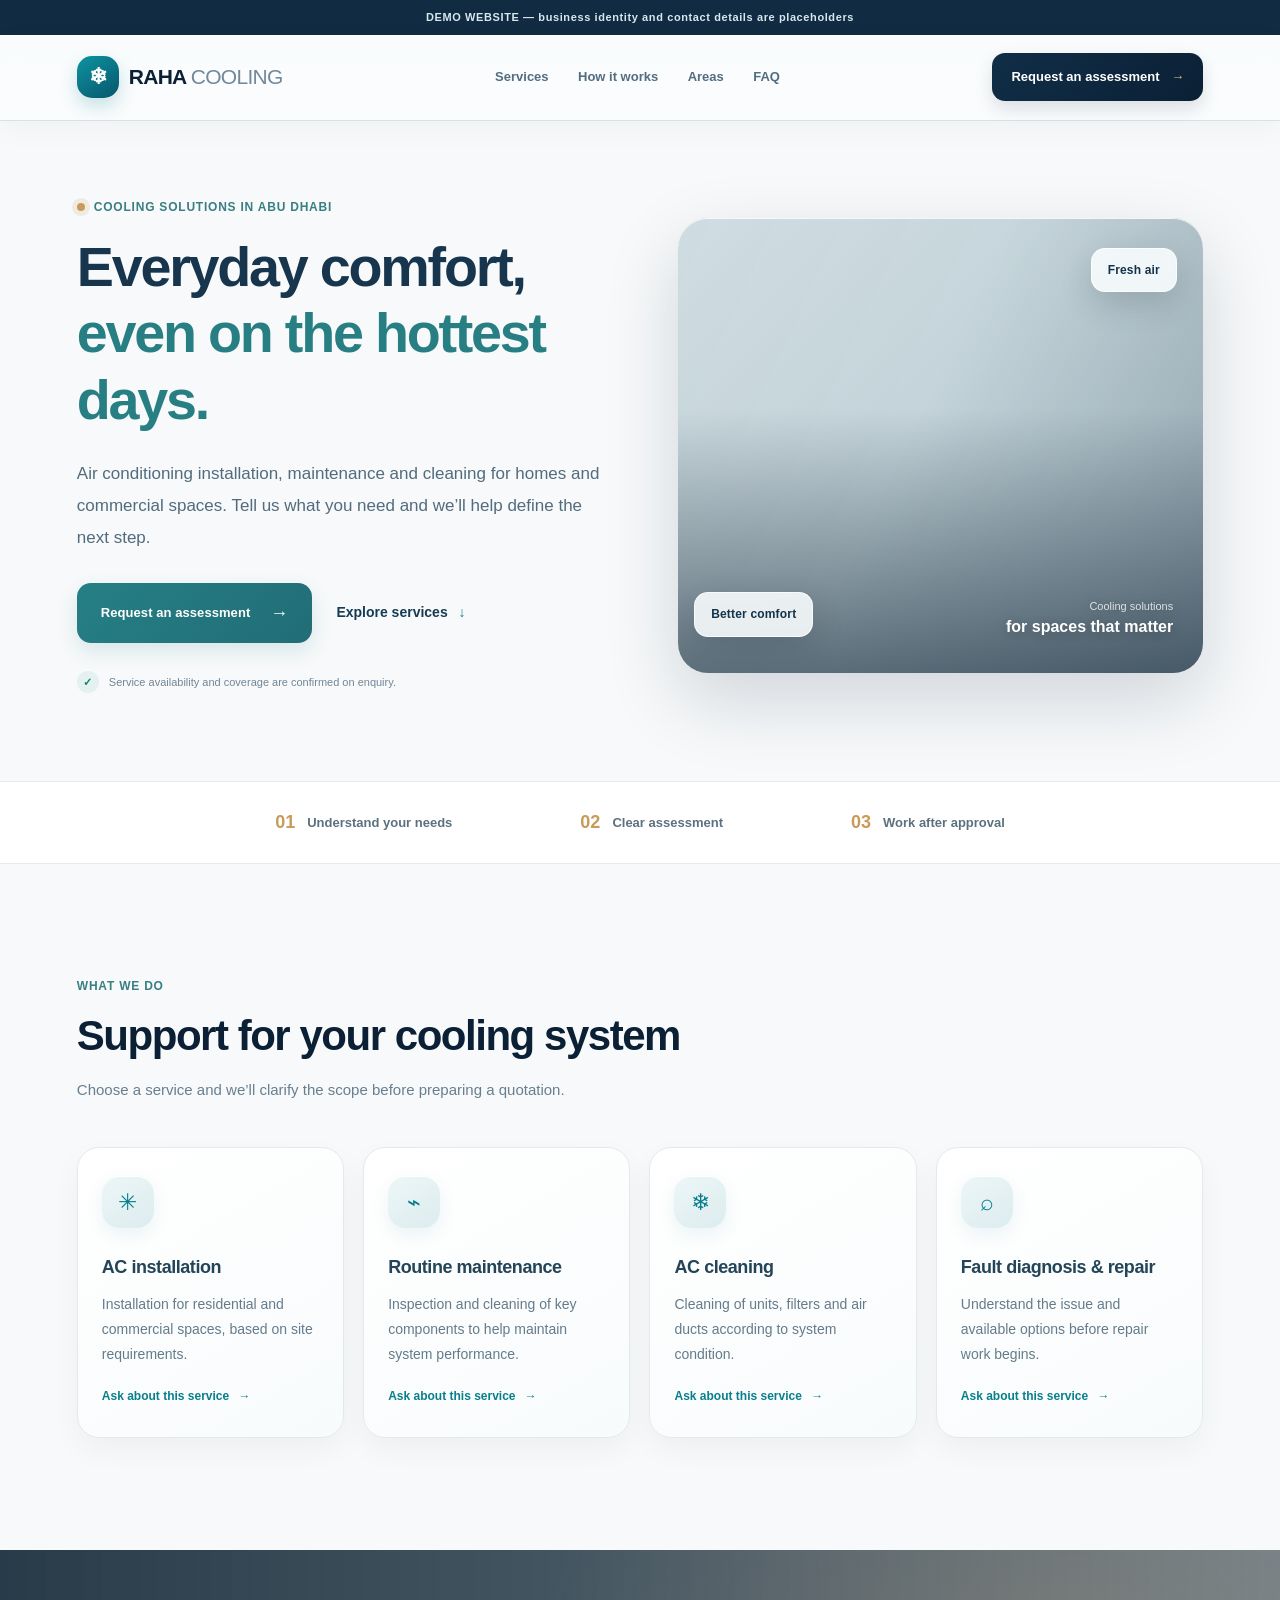
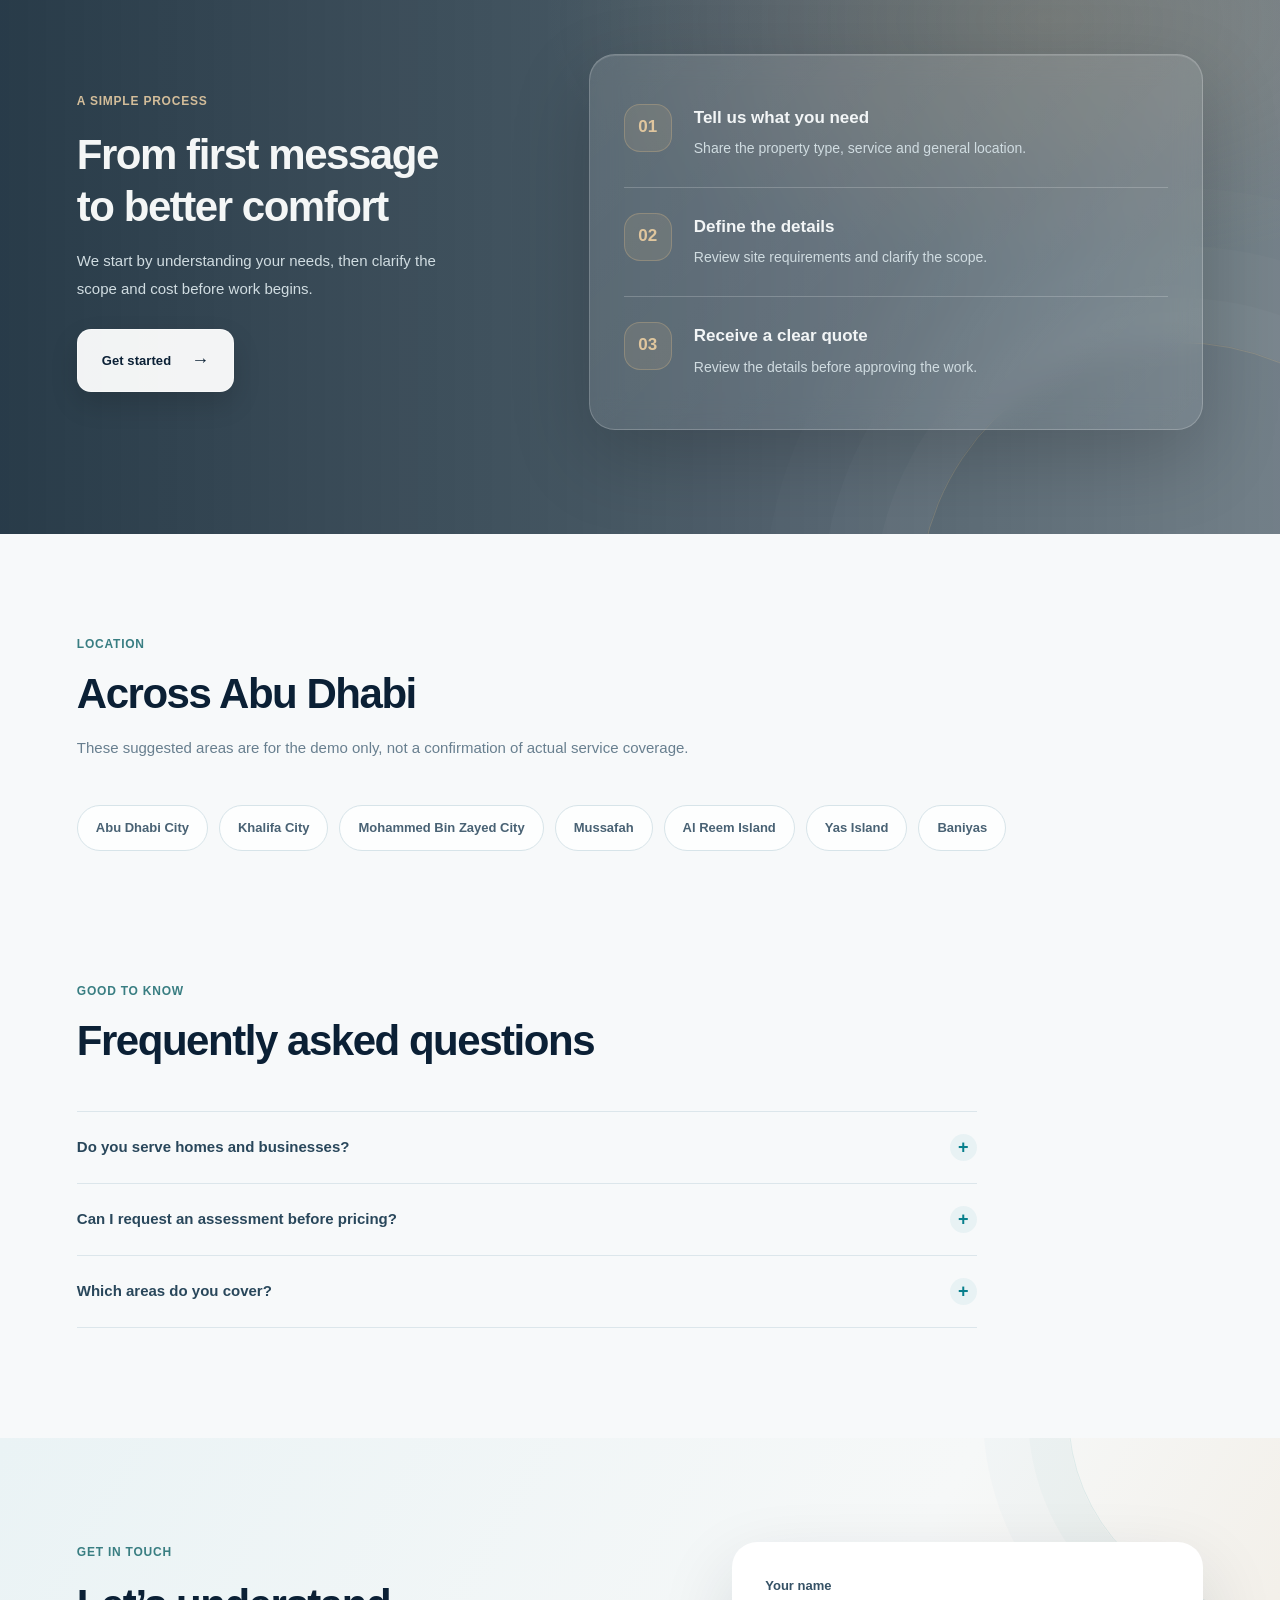
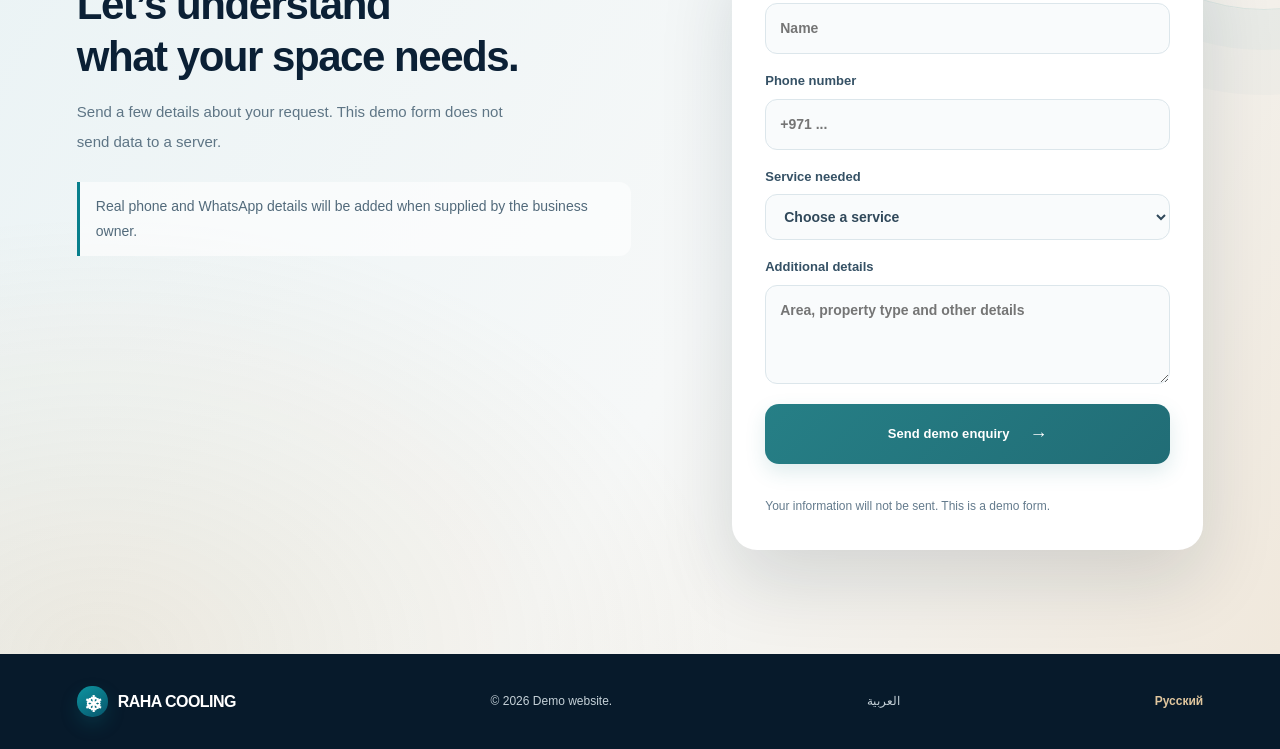
==== commit 84f0a228: "Refresh stylesheet cache for restored AC hero" ====
--- a/projects/abu-dhabi-ac/site/en/index.html
+++ b/projects/abu-dhabi-ac/site/en/index.html
@@ -9,7 +9,7 @@
   <link rel="preconnect" href="https://fonts.googleapis.com">
   <link rel="preconnect" href="https://fonts.gstatic.com" crossorigin>
   <link href="https://fonts.googleapis.com/css2?family=Manrope:wght@400;500;600;700;800&display=swap" rel="stylesheet">
-  <link rel="stylesheet" href="../assets/css/styles.css?v=0003bc9">
+  <link rel="stylesheet" href="../assets/css/styles.css?v=f774f54">
   <script src="../assets/js/form-config.js" defer></script>
   <script src="../assets/js/main.js" defer></script>
 </head>
--- a/projects/abu-dhabi-ac/site/assets/css/styles.css
+++ b/projects/abu-dhabi-ac/site/assets/css/styles.css
@@ -367,86 +367,7 @@
  .faq-list summary{font-size:14px}
 }
 
-/* Premium hero infographic: sculpted AC unit, cool-air flow and ambient orbits */
-.hero-art{
- background:
-  radial-gradient(ellipse at 50% 52%,rgba(255,255,255,.98) 0%,rgba(244,239,229,.82) 34%,rgba(225,216,199,.3) 66%,transparent 74%),
-  linear-gradient(145deg,#f4eee4 0%,#e6e0d5 48%,#d7d0c4 100%);
- border:1px solid rgba(185,166,137,.28);
- border-radius:34px;
- overflow:hidden;
- box-shadow:inset 0 1px 0 rgba(255,255,255,.9),0 28px 70px rgba(16,42,67,.10);
-}
-.hero-art:before{
- width:88%;
- height:76%;
- border:1px solid rgba(173,148,112,.32);
- border-radius:48% 52% 56% 44%;
- background:
-  radial-gradient(ellipse at 50% 50%,rgba(255,255,255,.78) 0 23%,transparent 24%),
-  radial-gradient(ellipse at 50% 50%,rgba(13,148,136,.10) 0 37%,transparent 38%),
-  linear-gradient(145deg,rgba(255,255,255,.54),rgba(218,204,181,.18));
- box-shadow:0 0 0 22px rgba(255,255,255,.12),0 0 0 48px rgba(255,255,255,.08);
- transform:rotate(-9deg);
-}
-.hero-art:after{
- content:"";
- position:absolute;
- width:72%;
- height:54%;
- border:1px solid rgba(13,148,136,.18);
- border-radius:50%;
- transform:rotate(24deg);
- box-shadow:0 0 0 18px rgba(13,148,136,.035),0 0 0 38px rgba(13,148,136,.025);
- z-index:-1;
-}
-.hero-art .orbit{border-color:rgba(13,112,111,.22)}
-.hero-art .orbit-one{width:112%;height:67%}
-.hero-art .orbit-two{width:122%;height:82%}
-.hero-art .sun-disc{
- width:128px;height:128px;top:34px;
- background:radial-gradient(circle at 35% 30%,#fff8e8 0%,#e9c996 58%,#c9a875 100%);
- opacity:.72;box-shadow:0 18px 45px rgba(176,143,94,.16);
-}
-.hero-art .air-conditioner{
- width:min(360px,80%);height:174px;
- filter:drop-shadow(0 34px 25px rgba(16,42,67,.22));
-}
-.hero-art .ac-top{
- height:27px;
- background:linear-gradient(180deg,#fdfcf9 0%,#d8d2c8 100%);
- border:1px solid rgba(177,164,144,.45);
- border-bottom:0;
-}
-.hero-art .ac-front{
- height:132px;
- border:1px solid rgba(177,164,144,.38);
- background:linear-gradient(155deg,#fff 0%,#f4f1eb 42%,#dce2e1 100%);
- box-shadow:inset 0 2px 5px rgba(255,255,255,.95),inset 0 -10px 18px rgba(16,42,67,.07);
-}
-.hero-art .ac-vent{
- height:11px;bottom:23px;
- background:linear-gradient(180deg,#84999a,#dce4df);
- box-shadow:0 2px 5px rgba(16,42,67,.2);
-}
-.hero-art .ac-light{
- width:6px;height:6px;bottom:10px;
- background:#0d9488;box-shadow:0 0 12px rgba(13,148,136,.8);
-}
-.hero-art .air-lines i{
- border-inline-start:3px solid rgba(13,148,136,.34);
- filter:drop-shadow(0 0 5px rgba(13,148,136,.12));
-}
-.hero-art .float-tag{
- border:1px solid rgba(185,166,137,.22);
- background:rgba(255,255,255,.88);
- backdrop-filter:blur(12px);
- box-shadow:0 14px 36px rgba(16,42,67,.12);
-}
-.hero-art .tag-top{top:62px}
-.hero-art .tag-bottom{bottom:38px}
-.hero-art .art-caption{color:#627d78}
-.hero-art .art-caption b{color:#173f5f}
+/* Restore original illustrated AC hero; retain premium process-section treatment */
 .process-section{
  background:
   radial-gradient(ellipse at 82% 12%,rgba(190,157,111,.2),transparent 34%),
